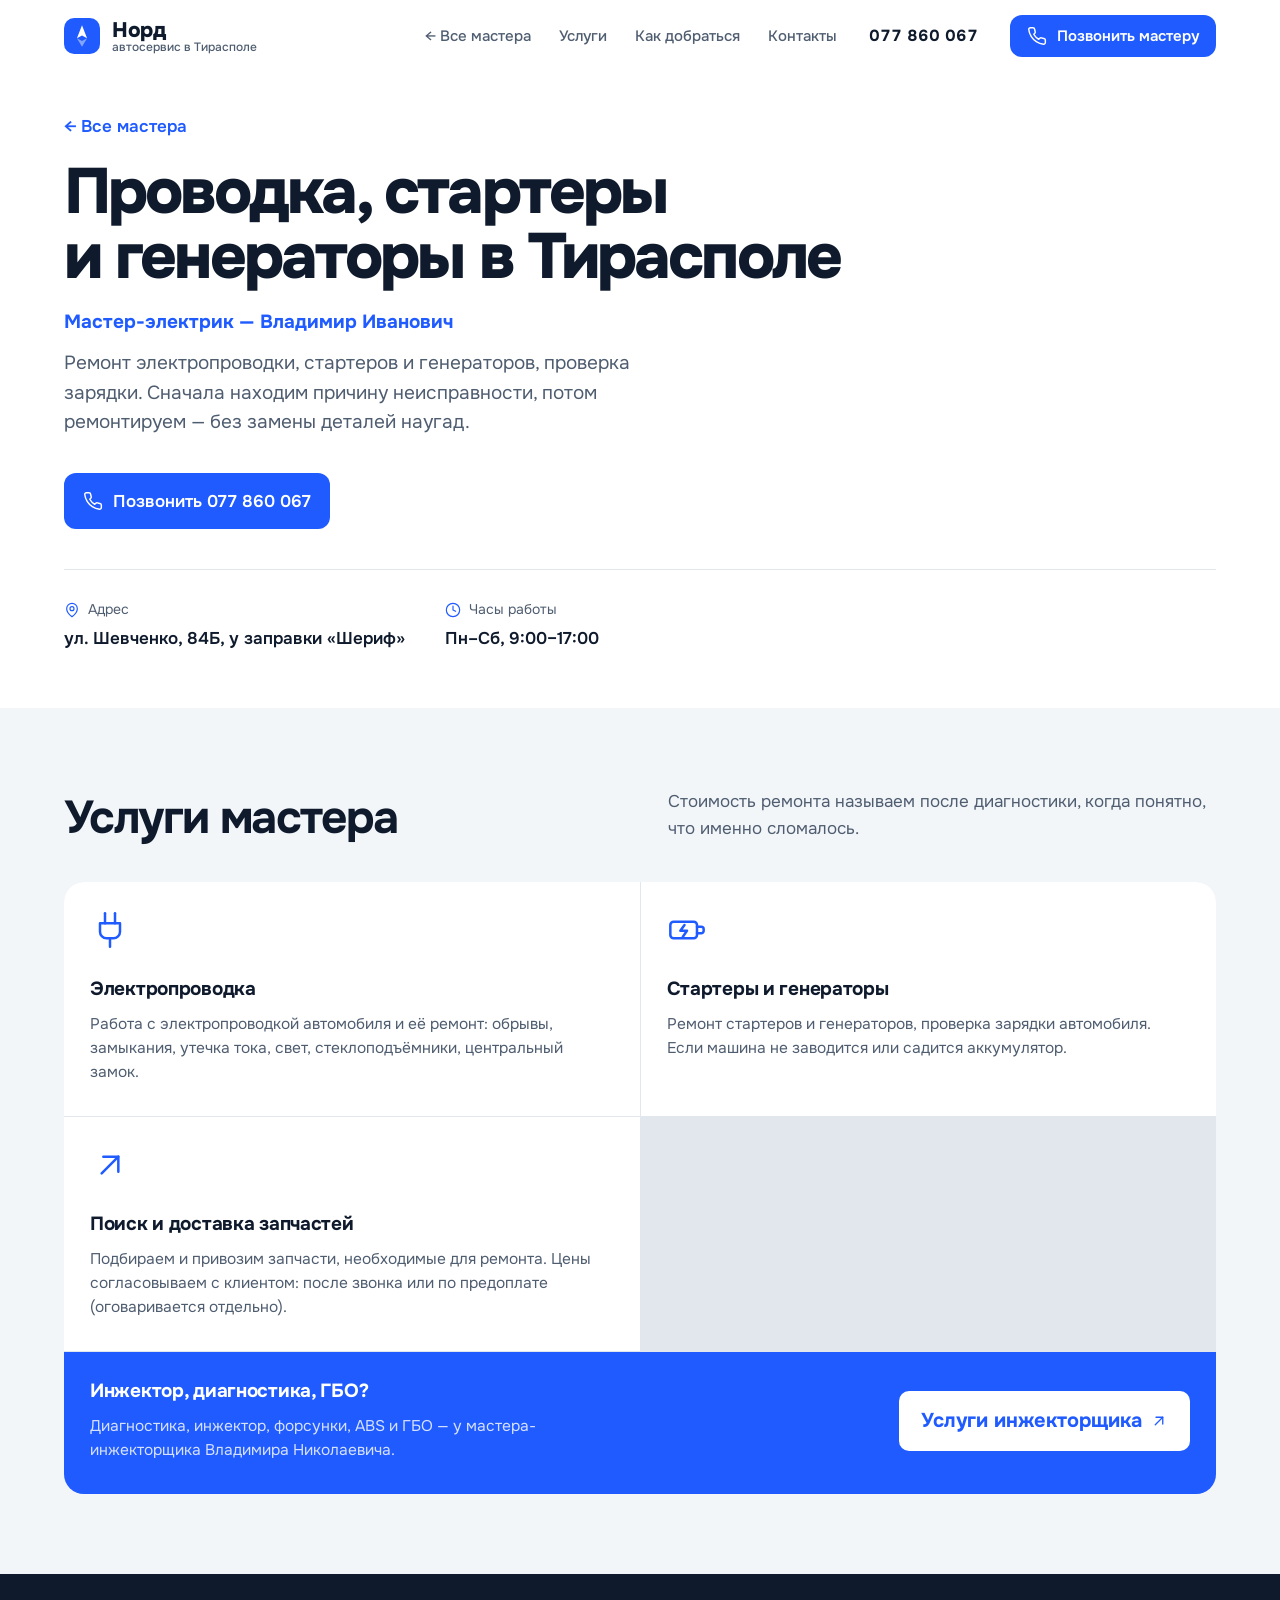
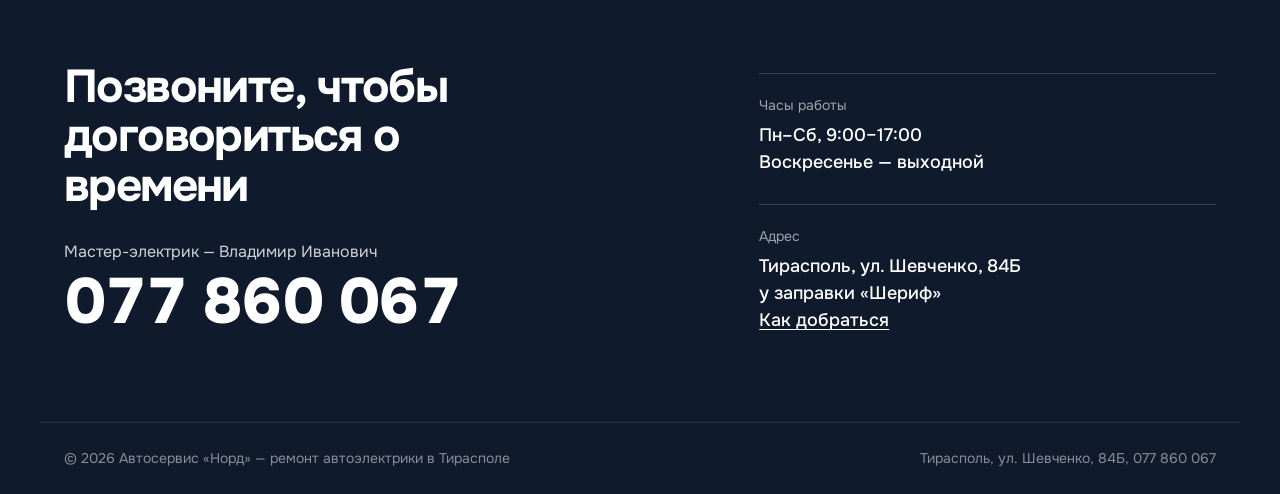
==== electric.html @ 4128fcd5 "Страницы мастеров, бургер-меню, новые часы работы и контакты - главная: карточки мастеров (инжекторщ" ====
<!DOCTYPE html>
<html lang="ru">
<head>
  <script>document.documentElement.classList.add('js')</script>
  <meta charset="utf-8">
  <meta name="viewport" content="width=device-width, initial-scale=1, viewport-fit=cover">
  <title>Ремонт электропроводки, стартеров и генераторов в Тирасполе — автосервис «Норд»</title>
  <meta name="description" content="Ремонт электропроводки автомобиля, стартеров и генераторов, проверка зарядки. Мастер Владимир Иванович, Тирасполь, ул. Шевченко 84Б. ☎ 077 860 067">
  <meta name="robots" content="index, follow, max-image-preview:large">
  <link rel="canonical" href="https://ot4ainui4elowek.github.io/nord-autoservice/electric.html">
  <meta property="og:type" content="website">
  <meta property="og:locale" content="ru_RU">
  <meta property="og:title" content="Ремонт электропроводки, стартеров и генераторов в Тирасполе — автосервис «Норд»">
  <meta property="og:description" content="Ремонт электропроводки автомобиля, стартеров и генераторов, проверка зарядки. Мастер Владимир Иванович, Тирасполь, ул. Шевченко 84Б. ☎ 077 860 067">
  <meta property="og:url" content="https://ot4ainui4elowek.github.io/nord-autoservice/electric.html">
  <meta property="og:image" content="https://ot4ainui4elowek.github.io/nord-autoservice/img/og.jpg">
  <link rel="icon" href="favicon.ico" sizes="48x48">
  <link rel="icon" href="img/favicon.svg" type="image/svg+xml">
  <link rel="icon" href="img/favicon-32.png" type="image/png" sizes="32x32">
  <link rel="apple-touch-icon" href="img/apple-touch-icon.png">
  <link rel="manifest" href="site.webmanifest">
  <meta name="theme-color" content="#ffffff">
  <link rel="preconnect" href="https://fonts.googleapis.com">
  <link rel="preconnect" href="https://fonts.gstatic.com" crossorigin>
  <link rel="stylesheet" href="https://fonts.googleapis.com/css2?family=Onest:wght@400;500;600;700;800&display=swap">
  <link rel="stylesheet" href="styles.css?v=9">
</head>
<body>

<!-- Линейные иконки (stroke, 24×24) -->
<svg width="0" height="0" style="position:absolute" aria-hidden="true">
  <defs>
    <symbol id="i-phone" viewBox="0 0 24 24"><path d="M22 16.92v3a2 2 0 0 1-2.18 2 19.79 19.79 0 0 1-8.63-3.07 19.5 19.5 0 0 1-6-6 19.79 19.79 0 0 1-3.07-8.67A2 2 0 0 1 4.11 2h3a2 2 0 0 1 2 1.72c.13.96.36 1.9.7 2.81a2 2 0 0 1-.45 2.11L8.09 9.91a16 16 0 0 0 6 6l1.27-1.27a2 2 0 0 1 2.11-.45c.9.34 1.85.57 2.81.7A2 2 0 0 1 22 16.92z"/></symbol>
    <symbol id="i-send" viewBox="0 0 24 24"><path d="m22 2-7 20-4-9-9-4z"/><path d="M22 2 11 13"/></symbol>
    <symbol id="b-tg" viewBox="0 0 24 24"><path fill="#26A5E4" stroke="none" d="M11.944 0A12 12 0 0 0 0 12a12 12 0 0 0 12 12 12 12 0 0 0 12-12A12 12 0 0 0 12 0a12 12 0 0 0-.056 0zm4.962 7.224c.1-.002.321.023.465.14a.506.506 0 0 1 .171.325c.016.093.036.306.02.472-.18 1.898-.962 6.502-1.36 8.627-.168.9-.499 1.201-.82 1.23-.696.065-1.225-.46-1.9-.902-1.056-.693-1.653-1.124-2.678-1.8-1.185-.78-.417-1.21.258-1.91.177-.184 3.247-2.977 3.307-3.23.007-.032.014-.15-.056-.212s-.174-.041-.249-.024c-.106.024-1.793 1.14-5.061 3.345-.48.33-.913.49-1.302.48-.428-.008-1.252-.241-1.865-.44-.752-.245-1.349-.374-1.297-.789.027-.216.325-.437.893-.663 3.498-1.524 5.83-2.529 6.998-3.014 3.332-1.386 4.025-1.627 4.476-1.635z"/></symbol>
    <symbol id="b-vb" viewBox="0 0 24 24"><path fill="#7360F2" stroke="none" d="M11.4 0C9.473.028 5.333.344 3.02 2.467 1.302 4.187.696 6.7.633 9.817.57 12.933.488 18.776 6.12 20.36h.003l-.004 2.416s-.037.977.61 1.177c.777.242 1.234-.5 1.98-1.302.407-.44.972-1.084 1.397-1.58 3.85.326 6.812-.416 7.15-.525.776-.252 5.176-.816 5.892-6.657.74-6.02-.36-9.83-2.34-11.546-.596-.55-3.006-2.3-8.375-2.323 0 0-.395-.025-1.037-.017zm.058 1.693c.545-.004.88.017.88.017 4.542.02 6.717 1.388 7.222 1.846 1.675 1.435 2.53 4.868 1.906 9.897v.002c-.604 4.878-4.174 5.184-4.832 5.395-.28.09-2.882.737-6.153.524 0 0-2.436 2.94-3.197 3.704-.12.12-.26.167-.352.144-.13-.033-.166-.188-.165-.414l.02-4.018c-4.762-1.32-4.485-6.292-4.43-8.895.054-2.604.543-4.738 1.996-6.173 1.96-1.773 5.474-2.018 7.11-2.03zm.38 2.602c-.167 0-.303.135-.304.302 0 .167.133.303.3.305 1.624.01 2.946.537 4.028 1.592 1.073 1.046 1.62 2.468 1.633 4.334.002.167.14.3.307.3.166-.002.3-.138.3-.304-.014-1.984-.618-3.596-1.816-4.764-1.19-1.16-2.692-1.753-4.447-1.765zm-3.96.695c-.19-.032-.4.005-.616.117l-.01.002c-.43.247-.816.562-1.146.932-.002.004-.006.004-.008.008-.267.323-.42.638-.46.948-.008.046-.01.093-.007.14 0 .136.022.27.065.4l.013.01c.135.48.473 1.276 1.205 2.604.42.768.903 1.5 1.446 2.186.27.344.56.673.87.984l.132.132c.31.308.64.6.984.87.686.543 1.418 1.027 2.186 1.447 1.328.733 2.126 1.07 2.604 1.206l.01.014c.13.042.265.064.402.063.046.002.092 0 .138-.008.31-.036.627-.19.948-.46.004 0 .003-.002.008-.005.37-.33.683-.72.93-1.148l.003-.01c.225-.432.15-.842-.18-1.12-.004 0-.698-.58-1.037-.83-.36-.255-.73-.492-1.113-.71-.51-.285-1.032-.106-1.248.174l-.447.564c-.23.283-.657.246-.657.246-3.12-.796-3.955-3.955-3.955-3.955s-.037-.426.248-.656l.563-.448c.277-.215.456-.737.17-1.248-.217-.383-.454-.756-.71-1.115-.25-.34-.826-1.033-.83-1.035-.137-.165-.31-.265-.502-.297zm4.49.88c-.158.002-.29.124-.3.282-.01.167.115.312.282.324 1.16.085 2.017.466 2.645 1.15.63.688.93 1.524.906 2.57-.002.168.13.306.3.31.166.003.305-.13.31-.297.025-1.175-.334-2.193-1.067-2.994-.74-.81-1.777-1.253-3.05-1.346h-.024zm.463 1.63c-.16.002-.29.127-.3.287-.008.167.12.31.288.32.523.028.875.175 1.113.422.24.245.388.62.416 1.164.01.167.15.295.318.287.167-.008.295-.15.287-.317-.03-.644-.215-1.178-.58-1.557-.367-.378-.893-.574-1.52-.607h-.018z"/></symbol>
    <symbol id="i-chat" viewBox="0 0 24 24"><path d="M7.9 20A9 9 0 1 0 4 16.1L2 22z"/><path d="M9.5 9.5c0 2.5 2.5 5 5 5"/></symbol>
    <symbol id="i-pin" viewBox="0 0 24 24"><path d="M20 10c0 6-8 12-8 12s-8-6-8-12a8 8 0 0 1 16 0z"/><circle cx="12" cy="10" r="3"/></symbol>
    <symbol id="i-clock" viewBox="0 0 24 24"><circle cx="12" cy="12" r="10"/><path d="M12 6v6l4 2"/></symbol>
    <symbol id="i-check" viewBox="0 0 24 24"><path d="M20 6 9 17l-5-5"/></symbol>
    <symbol id="i-arrow" viewBox="0 0 24 24"><path d="M7 17 17 7"/><path d="M8 7h9v9"/></symbol>
    <!-- услуги -->
    <symbol id="i-wiring" viewBox="0 0 24 24"><path d="M12 22v-5"/><path d="M9 8V2"/><path d="M15 8V2"/><path d="M18 8v5a4 4 0 0 1-4 4h-4a4 4 0 0 1-4-4V8z"/></symbol>
    <symbol id="i-starter" viewBox="0 0 24 24"><rect x="2" y="7" width="16" height="10" rx="2"/><path d="M18 10h2.5a1.5 1.5 0 0 1 1.5 1.5v1a1.5 1.5 0 0 1-1.5 1.5H18"/><path d="m10.5 9-2.5 3.5h4L9.5 16"/></symbol>
    <symbol id="i-scope" viewBox="0 0 24 24"><rect x="2" y="3" width="20" height="15" rx="2"/><path d="M6 11h2l2-4 3 8 2-4h3"/><path d="M8 21h8"/></symbol>
    <symbol id="i-fuel" viewBox="0 0 24 24"><path d="M3 22h12"/><path d="M4 9h10"/><path d="M14 22V4a2 2 0 0 0-2-2H6a2 2 0 0 0-2 2v18"/><path d="M14 13h2a2 2 0 0 1 2 2v2a2 2 0 0 0 4 0V9.83a2 2 0 0 0-.59-1.42L18 5"/></symbol>
    <symbol id="i-spark" viewBox="0 0 24 24"><path d="M10 2h4v3h-4z"/><path d="M9 5h6v4H9z"/><path d="M8 9h8l-1 6H9z"/><path d="M12 15v3"/><path d="M12 18h3"/><path d="m5 19 2-1"/><path d="m19 19-2-1"/><path d="M12 22v-1"/></symbol>
    <symbol id="i-disc" viewBox="0 0 24 24"><circle cx="12" cy="12" r="9"/><circle cx="12" cy="12" r="2.5"/><path d="M5.5 5.5c-1.6 1.7-2.5 4-2.5 6.5"/><path d="M16 4.5 18.5 3l2.5 3.5-2 1.5"/></symbol>
    <symbol id="i-drop" viewBox="0 0 24 24"><path d="M12 21a6 6 0 0 0 6-6c0-1.8-.9-3.3-2.6-4.8S12.5 6.5 12 4.5c-.5 2-1.7 4.2-3.4 5.7S6 13.2 6 15a6 6 0 0 0 6 6z"/><path d="M3 8.5c.8-.8.8-2.2 0-3"/><path d="M21 8.5c-.8-.8-.8-2.2 0-3"/></symbol>
    <symbol id="i-cpu" viewBox="0 0 24 24"><rect x="5" y="5" width="14" height="14" rx="2"/><rect x="9" y="9" width="6" height="6" rx="1"/><path d="M9 2v3M15 2v3M9 19v3M15 19v3M2 9h3M2 15h3M19 9h3M19 15h3"/></symbol>
    <symbol id="i-flame" viewBox="0 0 24 24"><path d="M8.5 14.5A2.5 2.5 0 0 0 11 12c0-1.38-.5-2-1-3-1.07-2.14-.22-4.05 2-6 .5 2.5 2 4.9 4 6.5 2 1.6 3 3.5 3 5.5a7 7 0 1 1-14 0c0-1.15.43-2.29 1-3a2.5 2.5 0 0 0 2.5 2.5z"/></symbol>
  </defs>
</svg>

<header class="topbar" id="top">
  <div class="wrap topbar__inner">
    <a class="logo" href="index.html" aria-label="Автосервис «Норд», на главную">
      <svg class="logo__mark" viewBox="0 0 32 32" aria-hidden="true"><rect width="32" height="32" rx="9" fill="currentColor"/><path d="M16 6.5 20.5 18 16 15.6 11.5 18z" fill="#fff"/><path d="M16 25.5 11.5 18l4.5 2.4 4.5-2.4z" fill="#fff" opacity=".45"/></svg>
      <span class="logo__text">Норд<small>автосервис в Тирасполе</small></span>
    </a>
    <nav class="nav" aria-label="Разделы">
      <a href="index.html#masters">← Все мастера</a>
      <a href="#services">Услуги</a>
      <a href="index.html#route">Как добраться</a>
      <a href="#contacts">Контакты</a>
    </nav>
    <a class="topbar__phone" href="tel:+37377860067">077 860 067</a>
    <a class="btn btn--primary btn--sm topbar__call" href="tel:+37377860067" aria-label="Позвонить мастеру Владимир Иванович">
      <svg class="ic"><use href="#i-phone"/></svg><span>Позвонить мастеру</span>
    </a>
    <button class="burger" type="button" aria-label="Меню" aria-expanded="false" aria-controls="menu"><span></span><span></span><span></span></button>
  </div>
  <div class="menu" id="menu">
    <div class="wrap menu__in">
      <a class="menu__link" href="index.html">Главная</a>
      <a class="menu__link" href="index.html#masters">Все мастера</a>
      <a class="menu__link" href="#services">Услуги</a>
      <a class="menu__link" href="index.html#route">Как добраться</a>
      <div class="menu__contacts">
        <p class="menu__head">Контакты</p>
        <div class="menu__master menu__master--main">
          <p class="menu__role">Мастер-инжекторщик</p>
          <p class="menu__name">Владимир Николаевич</p>
          <div class="menu__btns">
            <a class="btn btn--primary btn--sm" href="tel:+37377895755"><svg class="ic"><use href="#i-phone"/></svg>077 895 755</a>
            <a class="btn btn--line btn--sm" href="https://t.me/+37377895755?text=%D0%97%D0%B4%D1%80%D0%B0%D0%B2%D1%81%D1%82%D0%B2%D1%83%D0%B9%D1%82%D0%B5%21%20%D0%A5%D0%BE%D1%87%D1%83%20%D0%B7%D0%B0%D0%BF%D0%B8%D1%81%D0%B0%D1%82%D1%8C%D1%81%D1%8F%20%D0%BD%D0%B0%20%D1%80%D0%B5%D0%BC%D0%BE%D0%BD%D1%82%20%D0%B0%D0%B2%D1%82%D0%BE%D1%8D%D0%BB%D0%B5%D0%BA%D1%82%D1%80%D0%B8%D0%BA%D0%B8.%20%D0%90%D0%B2%D1%82%D0%BE%D0%BC%D0%BE%D0%B1%D0%B8%D0%BB%D1%8C%20%28%D0%BC%D0%B0%D1%80%D0%BA%D0%B0%2C%20%D0%B3%D0%BE%D0%B4%29%3A%20" target="_blank" rel="noopener" aria-label="Telegram: Владимир Николаевич"><svg class="ic"><use href="#b-tg"/></svg><span>Telegram</span></a>
            <a class="btn btn--line btn--sm" href="viber://chat?number=%2B37377895755" aria-label="Viber: Владимир Николаевич"><svg class="ic"><use href="#b-vb"/></svg><span>Viber</span></a>
          </div>
        </div>
        <div class="menu__master">
          <p class="menu__role">Мастер-электрик</p>
          <p class="menu__name">Владимир Иванович</p>
          <div class="menu__btns">
            <a class="btn btn--primary btn--sm" href="tel:+37377860067"><svg class="ic"><use href="#i-phone"/></svg>077 860 067</a>
            <a class="btn btn--line btn--sm" href="https://t.me/+37377860067?text=%D0%97%D0%B4%D1%80%D0%B0%D0%B2%D1%81%D1%82%D0%B2%D1%83%D0%B9%D1%82%D0%B5%21%20%D0%A5%D0%BE%D1%87%D1%83%20%D0%B7%D0%B0%D0%BF%D0%B8%D1%81%D0%B0%D1%82%D1%8C%D1%81%D1%8F%20%D0%BD%D0%B0%20%D1%80%D0%B5%D0%BC%D0%BE%D0%BD%D1%82%20%D0%B0%D0%B2%D1%82%D0%BE%D1%8D%D0%BB%D0%B5%D0%BA%D1%82%D1%80%D0%B8%D0%BA%D0%B8.%20%D0%90%D0%B2%D1%82%D0%BE%D0%BC%D0%BE%D0%B1%D0%B8%D0%BB%D1%8C%20%28%D0%BC%D0%B0%D1%80%D0%BA%D0%B0%2C%20%D0%B3%D0%BE%D0%B4%29%3A%20" target="_blank" rel="noopener" aria-label="Telegram: Владимир Иванович"><svg class="ic"><use href="#b-tg"/></svg><span>Telegram</span></a>
            <a class="btn btn--line btn--sm" href="viber://chat?number=%2B37377860067" aria-label="Viber: Владимир Иванович"><svg class="ic"><use href="#b-vb"/></svg><span>Viber</span></a>
          </div>
        </div>
        <p class="menu__info">Пн–Сб, 9:00–17:00<br>Тирасполь, ул. Шевченко, 84Б, у заправки «Шериф»</p>
      </div>
    </div>
  </div>
</header>

<main>
  <section class="mhero">
    <div class="wrap">
      <a class="mhero__back" href="index.html#masters">← Все мастера</a>
      <h1>Проводка, стартеры и&nbsp;генераторы в&nbsp;Тирасполе</h1>
      <p class="mhero__who">Мастер-электрик — Владимир Иванович</p>
      <p class="hero__lead">Ремонт электропроводки, стартеров и генераторов, проверка зарядки. Сначала находим причину неисправности, потом ремонтируем — без замены деталей наугад.</p>
      <div class="hero__actions">
        <a class="btn btn--primary btn--lg" href="tel:+37377860067"><svg class="ic"><use href="#i-phone"/></svg>Позвонить 077 860 067</a>
      </div>
      <dl class="hero__meta">
        <div><dt><svg class="ic"><use href="#i-pin"/></svg>Адрес</dt><dd>ул. Шевченко, 84Б, у&nbsp;заправки «Шериф»</dd></div>
        <div><dt><svg class="ic"><use href="#i-clock"/></svg>Часы работы</dt><dd>Пн–Сб, 9:00–17:00</dd></div>
      </dl>
    </div>
  </section>

  <section class="block block--surface" id="services">
    <div class="wrap">
      <header class="block__head">
        <h2>Услуги мастера</h2>
        <p>Стоимость ремонта называем после диагностики, когда понятно, что именно сломалось.</p>
      </header>
      <ul class="services services--2">
        <li class="service">
          <svg class="service__ic"><use href="#i-wiring"/></svg>
          <h3>Электропроводка</h3>
          <p>Работа с электропроводкой автомобиля и её ремонт: обрывы, замыкания, утечка тока, свет, стеклоподъёмники, центральный замок.</p>
        </li>
        <li class="service">
          <svg class="service__ic"><use href="#i-starter"/></svg>
          <h3>Стартеры и генераторы</h3>
          <p>Ремонт стартеров и генераторов, проверка зарядки автомобиля. Если машина не заводится или садится аккумулятор.</p>
        </li>
        <li class="service">
          <svg class="service__ic"><use href="#i-arrow"/></svg>
          <h3>Поиск и доставка запчастей</h3>
          <p>Подбираем и привозим запчасти, необходимые для ремонта. Цены согласовываем с клиентом: после звонка или по предоплате (оговаривается отдельно).</p>
        </li>
        <li class="service service--cta">
          <h3>Инжектор, диагностика, ГБО?</h3>
          <p>Диагностика, инжектор, форсунки, ABS и ГБО — у мастера-инжекторщика Владимира Николаевича.</p>
          <a class="service__link" href="injector.html">Услуги инжекторщика<svg class="ic"><use href="#i-arrow"/></svg></a>
        </li>
      </ul>
    </div>
  </section>

  <section class="contacts" id="contacts">
    <div class="wrap contacts__grid">
      <div>
        <h2>Позвоните, чтобы договориться о времени</h2>
        <p class="contacts__who">Мастер-электрик — Владимир Иванович</p>
        <a class="contacts__phone" href="tel:+37377860067">077 860 067</a>
      </div>
      <dl class="contacts__info">
        <div><dt>Часы работы</dt><dd>Пн–Сб, 9:00–17:00<br>Воскресенье — выходной</dd></div>
        <div><dt>Адрес</dt><dd>Тирасполь, ул. Шевченко, 84Б<br>у заправки «Шериф»<br><a href="index.html#route" style="text-decoration:underline;text-underline-offset:3px">Как добраться</a></dd></div>
      </dl>
    </div>
  </section>
</main>

<footer class="footer">
  <div class="wrap footer__inner">
    <p>© <span id="year">2026</span> Автосервис «Норд» — ремонт автоэлектрики в Тирасполе</p>
    <p>Тирасполь, ул. Шевченко, 84Б, <a href="tel:+37377860067">077 860 067</a></p>
  </div>
</footer>

<script src="script.js?v=8" defer></script>
</body>
</html>
---- styles.css ----
/* Автосервис «Норд» — светлый, строгий, один акцент («северный» синий) */
:root {
  --ink: #0f1b2d;
  --ink-2: #4f5d70;
  --line: #e2e7ee;
  --surface: #f3f6f9;
  --white: #ffffff;
  --blue: #1f5bff;
  --blue-dark: #1747cc;
  --blue-soft: #e9efff;
  --green: #12a150;

  --r-sm: 10px;   /* кнопки */
  --r-md: 16px;   /* блоки */
  --r-lg: 24px;   /* фото */

  --font: "Onest", system-ui, -apple-system, "Segoe UI", Roboto, Arial, sans-serif;
  --wrap: 1200px;
  --ease-out: cubic-bezier(.16, 1, .3, 1);
  --ease-back: cubic-bezier(.34, 1.56, .64, 1);
}

*, *::before, *::after { box-sizing: border-box; }
html { scroll-behavior: smooth; scroll-padding-top: 84px; -webkit-text-size-adjust: 100%; }
body {
  margin: 0;
  font-family: var(--font);
  font-size: 17px;
  line-height: 1.6;
  color: var(--ink);
  background: var(--white);
  -webkit-font-smoothing: antialiased;
  text-rendering: optimizeLegibility;
}
img { display: block; max-width: 100%; height: auto; }
a { color: inherit; text-decoration: none; }
h1, h2, h3 { margin: 0; font-weight: 700; letter-spacing: -0.02em; }
p { margin: 0; }
figure { margin: 0; }
:focus-visible { outline: 2px solid var(--blue); outline-offset: 3px; border-radius: 4px; }

.wrap { width: 100%; max-width: var(--wrap); margin: 0 auto; padding: 0 24px; }
.ic { width: 20px; height: 20px; flex: none; fill: none; stroke: currentColor; stroke-width: 1.75; stroke-linecap: round; stroke-linejoin: round; }

/* ---------- Кнопки ---------- */
.btn {
  display: inline-flex; align-items: center; justify-content: center; gap: 10px;
  height: 48px; padding: 0 20px; border-radius: var(--r-sm);
  font: 600 16px/1 var(--font); white-space: nowrap; cursor: pointer;
  border: 1px solid transparent; transition: background-color .15s, border-color .15s, color .15s;
}
.btn--primary { background: var(--blue); color: #fff; }
.btn--primary:hover { background: var(--blue-dark); }
.btn--line { border-color: var(--line); background: var(--white); color: var(--ink); }
.btn--line:hover { border-color: var(--ink); }
.btn--light { background: rgba(255,255,255,.12); color: #fff; border-color: rgba(255,255,255,.24); }
.btn--light:hover { background: rgba(255,255,255,.2); }
.btn--sm { height: 42px; padding: 0 16px; font-size: 15px; }
.btn--lg { height: 56px; padding: 0 18px; font-size: 17px; }

/* ---------- Шапка ---------- */
.topbar {
  position: sticky; top: 0; z-index: 20;
  background: rgba(255,255,255,.92); backdrop-filter: saturate(180%) blur(12px);
  border-bottom: 1px solid var(--line);
}
.topbar__inner { display: flex; align-items: center; gap: 32px; height: 72px; }
.logo { display: flex; align-items: center; gap: 12px; color: var(--blue); }
.logo__mark { width: 36px; height: 36px; }
.logo__text { color: var(--ink); font-weight: 800; font-size: 21px; letter-spacing: -0.02em; line-height: 1.05; }
.logo__text small { display: block; font-size: 12px; font-weight: 500; color: var(--ink-2); letter-spacing: 0; }
.nav { display: flex; gap: 28px; margin-left: auto; font-size: 15px; font-weight: 500; color: var(--ink-2); }
.nav a:hover { color: var(--ink); }
.topbar__phone { font-weight: 700; font-size: 16px; font-variant-numeric: tabular-nums; }
.topbar__phone:hover { color: var(--blue); }

/* ---------- Первый экран ---------- */
.hero { padding: 56px 0 72px; }
.hero__grid { display: grid; grid-template-columns: 1.1fr 1fr; gap: 48px; align-items: center; }
.hero h1 {
  font-size: clamp(40px, 5.2vw, 72px); line-height: 1; font-weight: 800; letter-spacing: -0.045em;
}
.hero__lead { margin-top: 24px; font-size: 19px; line-height: 1.55; color: var(--ink-2); max-width: 30em; }
.hero__actions { display: flex; flex-wrap: wrap; gap: 10px; margin-top: 36px; }
.hero__meta { display: flex; flex-wrap: wrap; gap: 20px 40px; margin: 40px 0 0; padding-top: 28px; border-top: 1px solid var(--line); }
.hero__meta dt { display: flex; align-items: center; gap: 8px; font-size: 14px; color: var(--ink-2); }
.hero__meta dt .ic { width: 16px; height: 16px; color: var(--blue); }
.hero__meta dd { margin: 4px 0 0; font-weight: 600; }

.hero__media { position: relative; }
.hero__media img { width: 100%; aspect-ratio: 5 / 4; object-fit: cover; object-position: 30% center; border-radius: var(--r-lg); }
.status {
  position: absolute; left: 20px; bottom: 20px;
  display: flex; align-items: center; gap: 10px;
  padding: 12px 16px; border-radius: 12px; background: var(--white);
  font-size: 15px; font-weight: 600; box-shadow: 0 8px 28px rgba(15,27,45,.16);
}
.status__dot { width: 10px; height: 10px; border-radius: 50%; background: var(--ink-2); }
.status.is-open .status__dot { background: var(--green); box-shadow: 0 0 0 4px rgba(18,161,80,.16); }

/* ---------- Секции ---------- */
.block { padding: 96px 0; }
.block--surface { background: var(--surface); }
.block__head { display: grid; grid-template-columns: 1fr 1fr; gap: 24px 56px; align-items: end; margin-bottom: 40px; }
.block__head h2, .master h2, .contacts h2 { font-size: clamp(30px, 4vw, 46px); line-height: 1.08; letter-spacing: -0.035em; }
.block__head p { color: var(--ink-2); max-width: 34em; }

/* Услуги — сетка с тонкими линиями */
.services {
  list-style: none; margin: 0; padding: 0;
  display: grid; grid-template-columns: repeat(3, 1fr); gap: 1px;
  background: var(--line); border: 1px solid var(--line); border-radius: var(--r-md); overflow: hidden;
}
.service { background: var(--white); padding: 32px 28px 36px; display: flex; flex-direction: column; }
.service__ic { width: 40px; height: 40px; fill: none; stroke: var(--blue); stroke-width: 1.5; stroke-linecap: round; stroke-linejoin: round; margin-bottom: 28px; }
.service h3 { font-size: 19px; line-height: 1.25; letter-spacing: -0.015em; }
.service p { margin-top: 10px; font-size: 15.5px; line-height: 1.55; color: var(--ink-2); }
.service--cta { background: var(--blue); color: #fff; }
.service--cta p { color: rgba(255,255,255,.82); }
.service__link { margin-top: auto; padding-top: 24px; display: inline-flex; align-items: center; gap: 8px; font-weight: 700; font-size: 18px; }
.service__link .ic { width: 18px; height: 18px; }
.service__link:hover { text-decoration: underline; text-underline-offset: 4px; }

/* О мастере */
.master { display: grid; grid-template-columns: 1.1fr 1fr; gap: 72px; align-items: center; }
.master__role { margin-top: 12px; font-size: 18px; font-weight: 600; color: var(--blue); }
.master__copy > p:not(.master__role) { margin-top: 24px; color: var(--ink-2); max-width: 34em; }
.checks { list-style: none; margin: 32px 0 0; padding: 0; display: grid; gap: 16px; }
.checks li { display: flex; gap: 14px; align-items: flex-start; font-weight: 500; }
.checks .ic { margin-top: 2px; padding: 3px; width: 24px; height: 24px; border-radius: 50%; background: var(--blue-soft); color: var(--blue); stroke-width: 2.25; }
.master__media img { width: 100%; aspect-ratio: 4 / 5; object-fit: cover; border-radius: var(--r-lg); }

/* Как добраться */
.route { display: grid; grid-template-columns: 1.7fr 1fr; gap: 24px; }
.route__map { min-height: 420px; border-radius: var(--r-md); overflow: hidden; border: 1px solid var(--line); background: var(--surface); }
.route__map iframe { display: block; width: 100%; height: 100%; min-height: 420px; border: 0; }
.route__card { border: 1px solid var(--line); border-radius: var(--r-md); padding: 32px 28px; display: flex; flex-direction: column; }
.route__card h3 { font-size: 20px; }
.landmarks { list-style: none; margin: 20px 0 0; padding: 0; display: grid; gap: 14px; }
.landmarks li { display: flex; gap: 12px; align-items: flex-start; }
.landmarks .ic { color: var(--blue); margin-top: 3px; }
.route__links { margin-top: auto; padding-top: 28px; display: grid; gap: 10px; }

/* Контакты */
.contacts { background: var(--ink); color: #fff; padding: 88px 0; }
.contacts__grid { display: grid; grid-template-columns: 1.4fr 1fr; gap: 56px; align-items: end; }
.contacts h2 { max-width: 16ch; }
.contacts__phone {
  display: inline-block; margin-top: 28px;
  font-size: clamp(36px, 5.6vw, 64px); font-weight: 800; letter-spacing: -0.04em; line-height: 1;
  font-variant-numeric: tabular-nums; color: #fff;
}
.contacts__phone:hover { color: #9db7ff; }
.contacts__who { margin-top: 8px; font-size: 16px; opacity: .8; }
.contacts__actions { display: flex; flex-wrap: wrap; gap: 12px; margin-top: 32px; }
.contacts__info { margin: 0; display: grid; gap: 28px; }
.contacts__info div { padding-top: 20px; border-top: 1px solid rgba(255,255,255,.16); }
.contacts__info dt { font-size: 14px; color: rgba(255,255,255,.6); }
.contacts__info dd { margin: 6px 0 0; font-size: 18px; font-weight: 500; line-height: 1.5; }

/* Подвал */
.footer { background: var(--ink); color: rgba(255,255,255,.5); font-size: 14px; }
.footer__inner { display: flex; justify-content: space-between; gap: 16px; padding: 24px; border-top: 1px solid rgba(255,255,255,.1); }

/* Плавающая кнопка на телефоне */
.callbar { display: none; }

/* ---------- Адаптив ---------- */
@media (max-width: 1080px) {
  .nav { display: none; }
  .topbar__phone { margin-left: auto; }
  .services { grid-template-columns: repeat(2, 1fr); }
  .service:nth-child(9) { grid-column: 1 / -1; }
}

@media (max-width: 860px) {
  .hero__grid, .master, .route, .contacts__grid, .block__head { grid-template-columns: 1fr; }
  .hero__grid { gap: 36px; }
  .master { gap: 40px; }
  .master__media img { aspect-ratio: 4 / 3; }
  .route__map, .route__map iframe { min-height: 320px; }
}

@media (max-width: 640px) {
  body { font-size: 15.5px; line-height: 1.5; }
  .wrap { padding: 0 16px; }
  html { scroll-padding-top: 64px; }

  /* шапка */
  .topbar__inner { height: 56px; gap: 12px; }
  .logo { gap: 10px; }
  .logo__mark { width: 30px; height: 30px; }
  .logo__text { font-size: 18px; }
  .logo__text small { font-size: 11.5px; }
  .topbar__phone { display: none; }
  .topbar__call { margin-left: auto; width: 40px; height: 40px; padding: 0; }
  .topbar__call span { display: none; }

  /* первый экран: фото сверху, всё главное — в один экран */
  .hero { padding: 12px 0 32px; }
  .hero__grid { gap: 20px; }
  .hero__media { order: -1; }
  .hero__media img { aspect-ratio: 16 / 9; border-radius: var(--r-md); }
  .status { left: 10px; bottom: 10px; font-size: 13.5px; padding: 8px 12px; border-radius: 10px; gap: 8px; }
  .hero h1 { font-size: 36px; letter-spacing: -0.04em; }
  .hero__lead { font-size: 16px; line-height: 1.5; margin-top: 12px; }
  .hero__actions { margin-top: 20px; display: grid; grid-template-columns: 1fr 1fr; gap: 8px; }
  .hero__actions .btn--primary { grid-column: 1 / -1; }
  .hero__actions .btn { height: 50px; font-size: 16px; }
  .hero__meta { display: grid; grid-template-columns: 1.25fr 1fr; gap: 14px; margin-top: 20px; padding-top: 16px; }
  .hero__meta dt { font-size: 13px; }
  .hero__meta dd { font-size: 14.5px; line-height: 1.35; }

  /* секции */
  .block { padding: 44px 0; }
  .block__head { margin-bottom: 20px; gap: 8px; }
  .block__head h2, .master h2, .contacts h2 { font-size: 28px; }
  .block__head p { font-size: 15px; }

  /* услуги: компактный список, описание раскрывается по тапу */
  .services { grid-template-columns: 1fr; border-radius: 14px; }
  .service { display: grid; grid-template-columns: 26px 1fr 20px; column-gap: 14px; align-items: center; padding: 16px; }
  .service__ic { width: 26px; height: 26px; margin: 0; }
  .service h3 { font-size: 16.5px; }
  .service p { grid-column: 2 / -1; margin-top: 6px; font-size: 14.5px; line-height: 1.5; }
  .js .service:not(.service--cta) { cursor: pointer; -webkit-tap-highlight-color: transparent; }
  .js .service:not(.service--cta)::after {
    content: ""; grid-column: 3; grid-row: 1; width: 9px; height: 9px; justify-self: center;
    border-right: 2px solid var(--ink-2); border-bottom: 2px solid var(--ink-2);
    transform: translateY(-2px) rotate(45deg); transition: transform .2s;
  }
  .js .service.is-open::after { transform: translateY(2px) rotate(-135deg); }
  .js .service:not(.service--cta) p {
    max-height: 0; opacity: 0; margin-top: 0; overflow: hidden;
    transition: max-height .4s var(--ease-out), opacity .3s ease, margin-top .4s var(--ease-out);
  }
  .js .service.is-open p { max-height: 14em; opacity: 1; margin-top: 6px; }
  .js .service:not(.service--cta):active { background: var(--surface); }
  .service--cta { display: block; padding: 20px 16px; }
  .service--cta p { margin-top: 6px; }
  .service__link { padding-top: 12px; font-size: 17px; }

  /* мастер */
  .master { gap: 20px; }
  .master__media { order: -1; }
  .master__media img { aspect-ratio: 16 / 9; border-radius: var(--r-md); object-position: center 60%; }
  .master__role { margin-top: 6px; font-size: 15.5px; }
  .master__copy > p:not(.master__role) { margin-top: 14px; }
  .checks { margin-top: 18px; gap: 10px; }
  .checks li { gap: 10px; font-size: 15px; }
  .checks .ic { width: 22px; height: 22px; margin-top: 0; }

  /* как добраться: карта и ориентиры одной карточкой */
  .route { gap: 0; border: 1px solid var(--line); border-radius: 14px; overflow: hidden; }
  .route__map { border: 0; border-radius: 0; }
  .route__map, .route__map iframe { min-height: 240px; }
  .route__card { border: 0; border-radius: 0; border-top: 1px solid var(--line); padding: 16px; }
  .route__card h3 { display: none; }
  .landmarks { margin: 0; gap: 8px; font-size: 15px; }
  .landmarks .ic { width: 18px; height: 18px; margin-top: 2px; }
  .route__links { padding-top: 16px; grid-template-columns: 1fr 1fr; gap: 8px; }
  .route__links .btn { height: 44px; font-size: 15px; }

  /* контакты */
  .contacts { padding: 44px 0; }
  .contacts__grid { gap: 24px; }
  .contacts h2 { font-size: 24px; max-width: none; }
  .contacts__phone { margin-top: 14px; font-size: 36px; }
  .contacts__actions { display: grid; grid-template-columns: 1fr 1fr; gap: 8px; margin-top: 20px; }
  .sm-hide { display: none; }
  .contacts__actions .btn { min-width: 0; height: 46px; padding: 0 10px; font-size: 14.5px; gap: 8px; }
  .contacts__info { grid-template-columns: 1fr 1fr; gap: 16px; }
  .contacts__info div { padding-top: 14px; }
  .contacts__info dt { font-size: 13px; }
  .contacts__info dd { font-size: 14.5px; }
  .footer__inner { flex-direction: column; gap: 2px; padding: 16px; font-size: 13px; }

  .landmarks + .btn, .btn--line:not(.btn--lg) { padding: 0 10px; font-size: 14px; white-space: nowrap; min-width: 0; }
  .callbar {
    display: flex; align-items: center; gap: 8px;
    position: fixed; z-index: 30; left: 12px; right: 12px; bottom: calc(10px + env(safe-area-inset-bottom));
    transform: translateY(150%); transition: transform .25s ease;
  }
  .callbar__call {
    flex: 1; display: flex; align-items: center; justify-content: center; gap: 10px;
    height: 54px; border-radius: 14px; background: var(--blue); color: #fff;
    font-weight: 700; font-size: 17px; box-shadow: 0 10px 30px rgba(31,91,255,.35);
  }
  .callbar__msg {
    flex: none; width: 54px; height: 54px; display: grid; place-items: center;
    border-radius: 14px; background: #fff; border: 1px solid var(--line, #e3e8f0);
    box-shadow: 0 10px 30px rgba(15,27,45,.18);
  }
  .callbar__msg .ic { width: 26px; height: 26px; }
  .callbar.is-visible { transform: none; }
}

@media (prefers-reduced-motion: reduce) {
  html { scroll-behavior: auto; }
  *, *::before, *::after { transition: none !important; }
}

/* =========================================================
   Анимации. Всё выключается при prefers-reduced-motion.
   ========================================================= */
.hero h1 .ln { display: block; }

@keyframes rise   { from { transform: translateY(110%); } to { transform: none; } }
@keyframes fadeUp { from { opacity: 0; transform: translateY(18px); } to { opacity: 1; transform: none; } }
@keyframes unclip { from { clip-path: inset(100% 0 0 0); } to { clip-path: inset(0 0 0 0); } }
@keyframes settle { from { transform: scale(1.14); } to { transform: scale(1); } }
@keyframes pop    { from { opacity: 0; transform: translateY(10px) scale(.92); } to { opacity: 1; transform: none; } }
@keyframes pulse  { 0% { box-shadow: 0 0 0 0 rgba(18,161,80,.45); } 70%, 100% { box-shadow: 0 0 0 9px rgba(18,161,80,0); } }
@keyframes ring   { 0%, 100% { transform: rotate(0); } 15% { transform: rotate(-14deg); } 30% { transform: rotate(12deg); } 45% { transform: rotate(-8deg); } 60% { transform: rotate(5deg); } 75% { transform: rotate(0); } }
@keyframes ringIdle { 0%, 82%, 100% { transform: rotate(0); } 85% { transform: rotate(-14deg); } 88% { transform: rotate(12deg); } 91% { transform: rotate(-8deg); } 94% { transform: rotate(4deg); } }
@keyframes draw   { from { stroke-dashoffset: 130; } to { stroke-dashoffset: 0; } }

@media (prefers-reduced-motion: no-preference) {
  /* первый экран: одна связная последовательность при загрузке */
  .hero h1 .ln { overflow: hidden; padding-bottom: .08em; margin-bottom: -.08em; }
  .hero h1 .ln > span { display: block; transform: translateY(110%); animation: rise 1.1s var(--ease-out) .1s forwards; }
  .hero h1 .ln + .ln > span { animation-delay: .22s; }
  .hero__lead, .hero__actions, .hero__meta { opacity: 0; animation: fadeUp .9s var(--ease-out) forwards; }
  .hero__lead    { animation-delay: .45s; }
  .hero__actions { animation-delay: .58s; }
  .hero__meta    { animation-delay: .72s; }
  .hero__media { overflow: hidden; border-radius: var(--r-lg); }
  .hero__media img { clip-path: inset(100% 0 0 0); animation: unclip 1.3s var(--ease-out) .2s forwards, settle 2.2s var(--ease-out) .2s both; }
  .status { opacity: 0; animation: pop .7s var(--ease-back) 1.2s forwards; }
  .status.is-open .status__dot { animation: pulse 2.2s ease-out 2s infinite; }

  /* появление блоков при прокрутке */
  .js .rv {
    opacity: 0; transform: translateY(32px);
    transition: opacity .9s var(--ease-out), transform .9s var(--ease-out);
    transition-delay: calc(var(--i, 0) * 80ms);
  }
  .js .rv.is-in { opacity: 1; transform: none; }

  /* заголовки секций: слова поднимаются из-под маски */
  .js .split .w { display: inline-block; overflow: hidden; vertical-align: top; padding-bottom: .1em; margin-bottom: -.1em; }
  .js .split .w > span { display: inline-block; transform: translateY(110%); transition: transform 1s var(--ease-out); transition-delay: calc(var(--i, 0) * 60ms); }
  .js .split.is-in .w > span { transform: none; }
  .js .contacts__phone.split .w > span { transition-duration: .8s; transition-delay: calc(var(--i, 0) * 35ms + 150ms); }

  /* шапка: тень при прокрутке */
  .topbar { transition: box-shadow .3s ease; }
  .topbar.is-scrolled { box-shadow: 0 10px 30px -18px rgba(15,27,45,.35); }

  /* кнопки */
  .btn {
    position: relative; overflow: hidden; isolation: isolate;
    transition: transform .3s var(--ease-out), box-shadow .3s var(--ease-out), background-color .2s, border-color .2s, color .2s;
  }
  .btn:active { transform: scale(.97); transition-duration: .08s; }
  .btn .ic { transition: transform .35s var(--ease-back); }
  .btn--primary::after {
    content: ""; position: absolute; inset: 0; z-index: -1; pointer-events: none;
    background: linear-gradient(105deg, transparent 35%, rgba(255,255,255,.38) 50%, transparent 65%);
    transform: translateX(-130%);
  }

  .service__link .ic { transition: transform .35s var(--ease-back); }
  .callbar { transition: transform .5s var(--ease-back); }
  .callbar__call .ic { animation: ringIdle 5s ease-in-out 1.5s infinite; }
  .callbar.is-visible a:active { transform: scale(.96); }

  .master__media { overflow: hidden; border-radius: var(--r-lg); }
  .master__media img { transition: transform 1.4s var(--ease-out); }
}

@media (max-width: 640px) and (prefers-reduced-motion: no-preference) {
  .hero__media, .master__media { border-radius: var(--r-md); }
}

/* наведение — только там, где есть мышь */
@media (hover: hover) and (prefers-reduced-motion: no-preference) {
  .btn:hover { transform: translateY(-2px); }
  .btn--primary:hover { box-shadow: 0 14px 28px -12px rgba(31,91,255,.75); }
  .btn--primary:hover::after { transform: translateX(130%); transition: transform .9s var(--ease-out); }
  .btn--primary:hover .ic { animation: ring .7s ease-in-out; }
  .btn--line:hover { background: var(--surface); }
  .btn--line:hover .ic, .btn--light:hover .ic { transform: translate(2px, -1px) rotate(-8deg); }

  .nav a { position: relative; transition: color .2s; }
  .nav a::after {
    content: ""; position: absolute; left: 0; right: 0; bottom: -6px; height: 2px; border-radius: 2px;
    background: var(--blue); transform: scaleX(0); transform-origin: right; transition: transform .45s var(--ease-out);
  }
  .nav a:hover::after { transform: scaleX(1); transform-origin: left; }

  .logo__mark { transition: transform .6s var(--ease-back); }
  .logo:hover .logo__mark { transform: rotate(-12deg) scale(1.06); }

  /* ячейки услуг: синяя линия сверху и «прорисовка» иконки */
  .service, .js .service.rv { position: relative; transition: background-color .35s ease, opacity .9s var(--ease-out), transform .9s var(--ease-out); }
  .js .service.rv.is-in { transition-delay: 0s, calc(var(--i, 0) * 80ms), calc(var(--i, 0) * 80ms); }
  .service::before {
    content: ""; position: absolute; left: 0; right: 0; top: 0; height: 2px; background: var(--blue);
    transform: scaleX(0); transform-origin: left; transition: transform .55s var(--ease-out);
  }
  .service:not(.service--cta):hover { background: #f8faff; }
  .service:hover::before { transform: scaleX(1); }
  .service--cta::before { background: rgba(255,255,255,.6); }
  .service__ic { stroke-dasharray: 130; stroke-dashoffset: 0; transition: transform .45s var(--ease-back); }
  .service:hover .service__ic { animation: draw 1.1s var(--ease-out); transform: translateY(-3px); }
  .service--cta:hover .service__link .ic { transform: translate(4px, -4px); }

  .master__media:hover img { transform: scale(1.04); }
  .contacts__phone { transition: color .25s ease; }
  .landmarks li { transition: transform .3s var(--ease-out); }
  .landmarks li:hover { transform: translateX(4px); }
}

/* ---------- Частые вопросы ---------- */
:root { interpolate-size: allow-keywords; }
.faq { border-top: 1px solid var(--line); max-width: 920px; }
.faq__item { border-bottom: 1px solid var(--line); }
.faq__item summary {
  display: flex; align-items: center; justify-content: space-between; gap: 24px;
  padding: 22px 0; cursor: pointer; list-style: none;
  font-size: 19px; font-weight: 600; letter-spacing: -0.01em; line-height: 1.35;
  transition: color .2s ease;
}
.faq__item summary::-webkit-details-marker { display: none; }
.faq__item summary::after {
  content: ""; flex: none; width: 34px; height: 34px; border-radius: 50%;
  border: 1px solid var(--line);
  background:
    linear-gradient(var(--ink), var(--ink)) center / 12px 1.75px no-repeat,
    linear-gradient(var(--ink), var(--ink)) center / 1.75px 12px no-repeat;
  transition: transform .45s var(--ease-back), background-color .2s, border-color .2s;
}
.faq__item[open] summary::after { transform: rotate(135deg); border-color: var(--blue); }
.faq__a p { padding: 0 56px 24px 0; color: var(--ink-2); max-width: 62ch; }
.faq__item::details-content {
  block-size: 0; overflow: hidden;
  transition: block-size .5s var(--ease-out), content-visibility .5s allow-discrete;
}
.faq__item[open]::details-content { block-size: auto; }
@media (hover: hover) {
  .faq__item summary:hover { color: var(--blue); }
  .faq__item summary:hover::after { border-color: var(--blue); }
}
.footer a { transition: color .2s; }
.footer a:hover { color: #fff; }

@media (max-width: 640px) {
  .faq__item summary { font-size: 16px; padding: 16px 0; gap: 16px; }
  .faq__item summary::after { width: 28px; height: 28px; }
  .faq__a p { padding: 0 0 16px; font-size: 15px; }
}
@media (prefers-reduced-motion: reduce) {
  .faq__item::details-content { transition: none; }
}

@media (min-width: 641px) and (max-width: 1180px) {
  .hero__actions { gap: 10px; }
  .hero__actions .btn--lg { height: 52px; padding: 0 16px; font-size: 16px; gap: 8px; }
}

/* ячейка «Не нашли свою неисправность?» — полоса во всю ширину сетки */
@media (min-width: 641px) {
  .service--cta {
    grid-column: 1 / -1;
    display: grid; grid-template-columns: 1fr auto; column-gap: 40px; align-items: center;
    padding: 28px;
  }
  .service--cta h3, .service--cta p { grid-column: 1; }
  .service--cta p { max-width: 52ch; }
  .service--cta .service__link {
    grid-column: 2; grid-row: 1 / span 2; margin: 0; padding: 14px 22px;
    border-radius: var(--r-sm); background: #fff; color: var(--blue); font-size: 20px;
  }
}

@media (prefers-reduced-motion: no-preference) {
  .hero h1 .ln + .ln + .ln > span { animation-delay: .34s; }
  .hero__lead    { animation-delay: .55s; }
  .hero__actions { animation-delay: .68s; }
  .hero__meta    { animation-delay: .82s; }
}
.contacts__who { margin-top: 28px; margin-bottom: 0; }
.contacts__who + .contacts__phone { margin-top: 6px; }

/* ---------- Мастера: карточки на главной ---------- */
.mcards { display: grid; grid-template-columns: 1.35fr 1fr; gap: 20px; align-items: stretch; }
.mcard { display: flex; flex-direction: column; padding: 36px 32px; border: 1px solid var(--line); border-radius: var(--r-md); background: var(--white); }
.mcard__tag { font-size: 13px; font-weight: 700; letter-spacing: .06em; text-transform: uppercase; color: var(--blue); }
.mcard h3 { margin-top: 10px; font-size: clamp(24px, 2.6vw, 32px); line-height: 1.12; letter-spacing: -0.03em; }
.mcard__name { margin-top: 8px; color: var(--ink-2); font-weight: 500; }
.mcard__list { list-style: none; margin: 24px 0 0; padding: 0; display: grid; gap: 10px; font-weight: 500; }
.mcard__list li { display: flex; align-items: center; gap: 10px; }
.mcard__list .ic { width: 18px; height: 18px; color: var(--blue); }
.mcard__actions { margin-top: auto; padding-top: 32px; display: grid; gap: 10px; }
.mcard--main { background: var(--ink); color: #fff; border-color: var(--ink); box-shadow: 0 24px 50px -28px rgba(15,27,45,.6); }
.mcard--main .mcard__tag { color: #9db7ff; }
.mcard--main .mcard__name { color: rgba(255,255,255,.7); }
.mcard--main .mcard__list .ic { color: #9db7ff; }
.mcard--main .mcard__list { grid-template-columns: 1fr 1fr; }
.mcard--main .btn--line { background: transparent; color: #fff; border-color: rgba(255,255,255,.3); }
.mcard--main .btn--line:hover { background: rgba(255,255,255,.1); border-color: #fff; }
.mcard__more { justify-content: center; }
.parts { margin-top: 20px; display: flex; gap: 12px; align-items: flex-start; padding: 18px 22px; border-radius: var(--r-md); background: var(--surface); color: var(--ink-2); font-size: 15.5px; line-height: 1.5; }
.parts .ic { color: var(--blue); margin-top: 2px; }
.parts b { color: var(--ink); }

/* Страница мастера */
.mhero { padding: 40px 0 56px; }
.mhero__back { display: inline-block; font-weight: 600; color: var(--blue); }
.mhero__back:hover { text-decoration: underline; text-underline-offset: 4px; }
.mhero h1 { margin-top: 20px; max-width: 14em; font-size: clamp(36px, 5vw, 64px); line-height: 1.02; font-weight: 800; letter-spacing: -0.045em; }
.mhero__who { margin-top: 16px; font-size: 19px; font-weight: 700; color: var(--blue); }
.mhero .hero__lead { margin-top: 12px; }
.services--2 { grid-template-columns: repeat(2, 1fr); }

@media (max-width: 860px) {
  .mcards { grid-template-columns: 1fr; }
}
@media (max-width: 640px) {
  .mcard { padding: 22px 18px; }
  .mcard--main .mcard__list { grid-template-columns: 1fr; }
  .mcard__list { margin-top: 16px; gap: 8px; font-size: 15px; }
  .mcard__actions { padding-top: 20px; }
  .mcard .btn--lg { height: 50px; font-size: 16px; padding: 0 12px; }
  .parts { padding: 14px 16px; font-size: 14.5px; }
  .hero__alt { grid-column: 1 / -1; }
  .mhero { padding: 20px 0 32px; }
  .mhero h1 { font-size: 34px; margin-top: 14px; }
  .mhero__who { font-size: 16px; margin-top: 10px; }
  .mhero .hero__actions { margin-top: 20px; display: grid; grid-template-columns: 1fr 1fr; gap: 8px; }
  .mhero .hero__actions .btn--primary { grid-column: 1 / -1; }
  .mhero .hero__actions .btn { height: 50px; font-size: 16px; }
  .mhero .hero__meta { display: grid; grid-template-columns: 1.25fr 1fr; gap: 14px; margin-top: 20px; padding-top: 16px; }
  .services--2 { grid-template-columns: 1fr; }
}

.mcard__call { height: auto; min-height: 64px; padding: 10px 18px; justify-content: center; text-align: left; }
.mcard__call span { display: flex; flex-direction: column; line-height: 1.2; font-size: 14.5px; font-weight: 500; }
.mcard__call b { font-size: 20px; font-weight: 800; letter-spacing: -0.01em; font-variant-numeric: tabular-nums; }
@media (max-width: 640px) { .mcard .mcard__call { height: auto; min-height: 60px; padding: 8px 12px; } }

/* ---------- Бургер-меню ---------- */
.burger { display: none; flex: none; width: 42px; height: 42px; padding: 0; border: 1px solid var(--line); border-radius: var(--r-sm); background: var(--white); cursor: pointer; flex-direction: column; align-items: center; justify-content: center; gap: 5px; }
.burger span { display: block; width: 20px; height: 2px; border-radius: 2px; background: var(--ink); transition: transform .25s ease, opacity .2s ease; }
.burger[aria-expanded="true"] span:nth-child(1) { transform: translateY(7px) rotate(45deg); }
.burger[aria-expanded="true"] span:nth-child(2) { opacity: 0; }
.burger[aria-expanded="true"] span:nth-child(3) { transform: translateY(-7px) rotate(-45deg); }

.menu { position: absolute; left: 0; right: 0; top: 100%; background: var(--white); border-bottom: 1px solid var(--line); box-shadow: 0 24px 40px -24px rgba(15,27,45,.35); max-height: calc(100vh - 72px); overflow-y: auto; }
.menu[hidden] { display: none; }
.menu__in { padding-top: 8px; padding-bottom: 20px; max-width: 640px; margin: 0 0 0 auto; }
.menu__link, .menu__contacts summary { display: flex; align-items: center; justify-content: space-between; padding: 14px 4px; font-size: 18px; font-weight: 600; border-bottom: 1px solid var(--line); cursor: pointer; list-style: none; }
.menu__contacts summary::-webkit-details-marker { display: none; }
.menu__contacts summary::after { content: ""; width: 9px; height: 9px; border-right: 2px solid var(--ink-2); border-bottom: 2px solid var(--ink-2); transform: rotate(45deg); transition: transform .2s ease; margin-right: 4px; }
.menu__contacts[open] summary::after { transform: rotate(-135deg); }
.menu__master { margin-top: 12px; padding: 16px; border: 1px solid var(--line); border-radius: var(--r-md); background: var(--surface); }
.menu__role { font-size: 13px; font-weight: 700; letter-spacing: .05em; text-transform: uppercase; color: var(--blue); }
.menu__name { margin-top: 2px; font-size: 18px; font-weight: 700; }
.menu__btns { margin-top: 12px; display: grid; grid-template-columns: 1.3fr 1fr 1fr; gap: 8px; }
.menu__btns .btn { padding: 0 10px; gap: 6px; font-size: 14px; white-space: nowrap; min-width: 0; }
.menu__info { margin-top: 14px; font-size: 14px; color: var(--ink-2); line-height: 1.5; }

@media (max-width: 1080px) {
  .burger { display: flex; }
  .topbar__call { margin-left: 0; }
}
@media (max-width: 640px) {
  .burger { width: 40px; height: 40px; }
  .menu { max-height: calc(100vh - 56px); }
  .menu__in { max-width: none; }
  .menu__btns { grid-template-columns: 1fr 1fr; }
  .menu__btns .btn--primary { grid-column: 1 / -1; height: 46px; font-size: 16px; }
  .topbar__call { margin-left: auto; }
}

/* бургер слева */
.burger { order: -1; }
.menu__in { margin: 0 auto 0 0; }
@media (max-width: 640px) { .topbar__inner { gap: 10px; } .logo { margin-right: auto; } .topbar__call { margin-left: 0; } }
@media (min-width: 641px) and (max-width: 1080px) { .logo { margin-right: auto; } .topbar__phone { margin-left: 0; } }

/* бургер: полноэкранное меню с анимацией */
:root { interpolate-size: allow-keywords; }
html.menu-open { overflow: hidden; }
.menu {
  height: calc(100vh - 72px); height: calc(100dvh - 72px); max-height: none; overflow-y: auto; overscroll-behavior: contain;
  border-bottom: 0; box-shadow: none;
  opacity: 0; visibility: hidden; transform: translateY(-12px);
  transition: opacity .3s ease, transform .4s var(--ease-out), visibility 0s linear .4s;
}
.menu.is-open { opacity: 1; visibility: visible; transform: none; transition: opacity .3s ease, transform .4s var(--ease-out), visibility 0s; }
.menu__in { max-width: none; padding-top: 12px; padding-bottom: 40px; }
.menu__link, .menu__contacts, .menu__master {
  opacity: 0; transform: translateY(14px);
  transition: opacity .35s ease, transform .5s var(--ease-out);
}
.menu.is-open .menu__link, .menu.is-open .menu__contacts { opacity: 1; transform: none; }
.menu.is-open > .menu__in > :nth-child(1) { transition-delay: .06s; }
.menu.is-open > .menu__in > :nth-child(2) { transition-delay: .12s; }
.menu.is-open > .menu__in > :nth-child(3) { transition-delay: .18s; }
.menu.is-open > .menu__in > :nth-child(4) { transition-delay: .24s; }
.menu.is-open > .menu__in > :nth-child(5) { transition-delay: .30s; }
.menu__link { font-size: 22px; padding: 18px 4px; }
.menu__contacts summary { font-size: 22px; padding: 18px 4px; }
.menu__contacts { transform: translateY(14px); }
.menu__contacts::details-content { block-size: 0; overflow: hidden; transition: block-size .4s var(--ease-out), content-visibility .4s allow-discrete; }
.menu__contacts[open]::details-content { block-size: auto; }
.menu__contacts[open] .menu__master { opacity: 1; transform: none; }
.menu__contacts[open] .menu__master:nth-of-type(1) { transition-delay: .08s; }
.menu__contacts[open] .menu__master:nth-of-type(2) { transition-delay: .16s; }
.menu__link:active { color: var(--blue); }
@media (min-width: 1081px) { .menu { display: none; } }
@media (max-width: 640px) {
  .menu { height: calc(100vh - 56px); height: calc(100dvh - 56px); }
  .menu__link, .menu__contacts summary { font-size: 20px; }
}
@media (prefers-reduced-motion: reduce) {
  .menu, .menu__link, .menu__contacts, .menu__master { transition: none !important; }
}
html.menu-open .callbar { transform: translateY(150%) !important; }

/* контакты в меню: постоянно открыты, без контейнеров */
.menu__head { padding: 22px 4px 6px; font-size: 13px; font-weight: 700; letter-spacing: .08em; text-transform: uppercase; color: var(--ink-2); }
.menu__contacts { display: grid; gap: 28px; }
.menu__master { margin: 0; padding: 0; border: 0; border-radius: 0; background: none; }
.menu.is-open .menu__master { opacity: 1; transform: none; }
.menu.is-open .menu__master:nth-of-type(1) { transition-delay: .3s; }
.menu.is-open .menu__master:nth-of-type(2) { transition-delay: .38s; }
.menu__name { font-size: 19px; }
.menu__btns { margin-top: 10px; }
.menu__master--main .menu__role { color: var(--blue); }
.menu__master--main .menu__name { font-size: 26px; letter-spacing: -0.02em; }
.menu__master--main .btn--primary { height: 56px; font-size: 19px; }
.menu__master:not(.menu__master--main) .menu__role { color: var(--ink-2); }
.menu__master:not(.menu__master--main) .btn--primary { background: var(--ink); }
.menu__master:not(.menu__master--main) .btn--primary:hover { background: #1c2b44; }
.menu__info { margin-top: 28px; padding: 0 4px; }
@media (max-width: 640px) { .menu__master--main .btn--primary { height: 54px; } }

/* ---------- Единый минималистичный стиль ---------- */
.burger { border: 0; background: transparent; width: 40px; height: 40px; margin-left: -8px; }
.burger:hover { background: var(--surface); }
.topbar { border-bottom-color: transparent; background: rgba(255,255,255,.88); }
.topbar.is-scrolled { border-bottom-color: var(--line); box-shadow: none; }
.btn { border-radius: 12px; box-shadow: none !important; }
.btn--line { background: transparent; border-color: var(--line); }
.btn--line:hover { background: var(--surface); border-color: var(--line); }
.block { padding: 80px 0; }
.block__head h2, .contacts h2 { font-weight: 700; }
.mcard { border-color: transparent; background: var(--surface); border-radius: 20px; }
.mcard--main { background: var(--ink); box-shadow: none; }
.mcard--main .btn--line { border-color: rgba(255,255,255,.18); }
.mcard:not(.mcard--main) .btn--line { background: var(--white); border-color: transparent; }
.parts { background: transparent; padding: 18px 4px 0; }
.services { border: 0; border-radius: 20px; }
.service { padding: 28px 26px 32px; }
.hero__media img, .mhero { border-radius: 20px; }
.menu__head { color: var(--ink-2); }
.menu__link, .menu__contacts summary { border-bottom-color: var(--surface); }
@media (max-width: 640px) {
  .block { padding: 40px 0; }
  .mcard { border-radius: 16px; }
  .services { border-radius: 16px; }
  .burger { margin-left: -6px; }
}

/* кнопка звонка в карточке мастера: две центрированные строки */
.mcard__call { flex-direction: column; gap: 2px; min-height: 68px; padding: 10px 16px; text-align: center; }
.mcard__call .ic { display: none; }
.mcard__call span { align-items: center; text-align: center; font-size: 14px; font-weight: 500; opacity: 1; }
.mcard__call b { font-size: 22px; line-height: 1.15; }
.mcard__more { height: 52px; }
@media (max-width: 640px) { .mcard .mcard__call { min-height: 62px; } .mcard__call b { font-size: 21px; } .mcard__more { height: 48px; } }

/* карточки мастеров: переработка */
.mcards { grid-template-columns: 1.35fr 1fr; grid-template-rows: auto 1fr; }
.mcard--main { grid-row: 1 / 3; }
.mcards .parts { margin: 0; padding: 22px 24px; border: 1px dashed #cfd7e3; border-radius: 20px; background: transparent; align-items: center; }
.mcard__call { flex-direction: row; justify-content: flex-start; gap: 14px; min-height: 64px; padding: 10px 20px 10px 14px; text-align: left; }
.mcard__call .ic { display: block; width: 40px; height: 40px; padding: 10px; border-radius: 50%; background: rgba(255,255,255,.18); stroke-width: 2; }
.mcard__call span { align-items: flex-start; text-align: left; font-size: 13.5px; line-height: 1.25; }
.mcard__call b { font-size: 22px; }
@media (max-width: 860px) { .mcards { grid-template-rows: none; } .mcard--main { grid-row: auto; } }
@media (max-width: 640px) { .mcards .parts { padding: 16px 18px; } .mcard .mcard__call { padding: 8px 14px 8px 10px; } .mcard__call .ic { width: 36px; height: 36px; padding: 9px; } }
@media (max-width: 860px) { .mcards { grid-template-columns: 1fr; grid-template-rows: none; } .mcard--main { grid-row: auto; } }
.mcard__call .ic, .mcard .mcard__call .ic { width: 26px; height: 26px; padding: 0; border-radius: 0; background: none; stroke-width: 1.9; }
.mcard__call { gap: 16px; padding: 10px 20px; }
@media (max-width: 640px) { .mcard .mcard__call { padding: 8px 16px; } .mcard__call .ic { width: 24px; height: 24px; padding: 0; } }
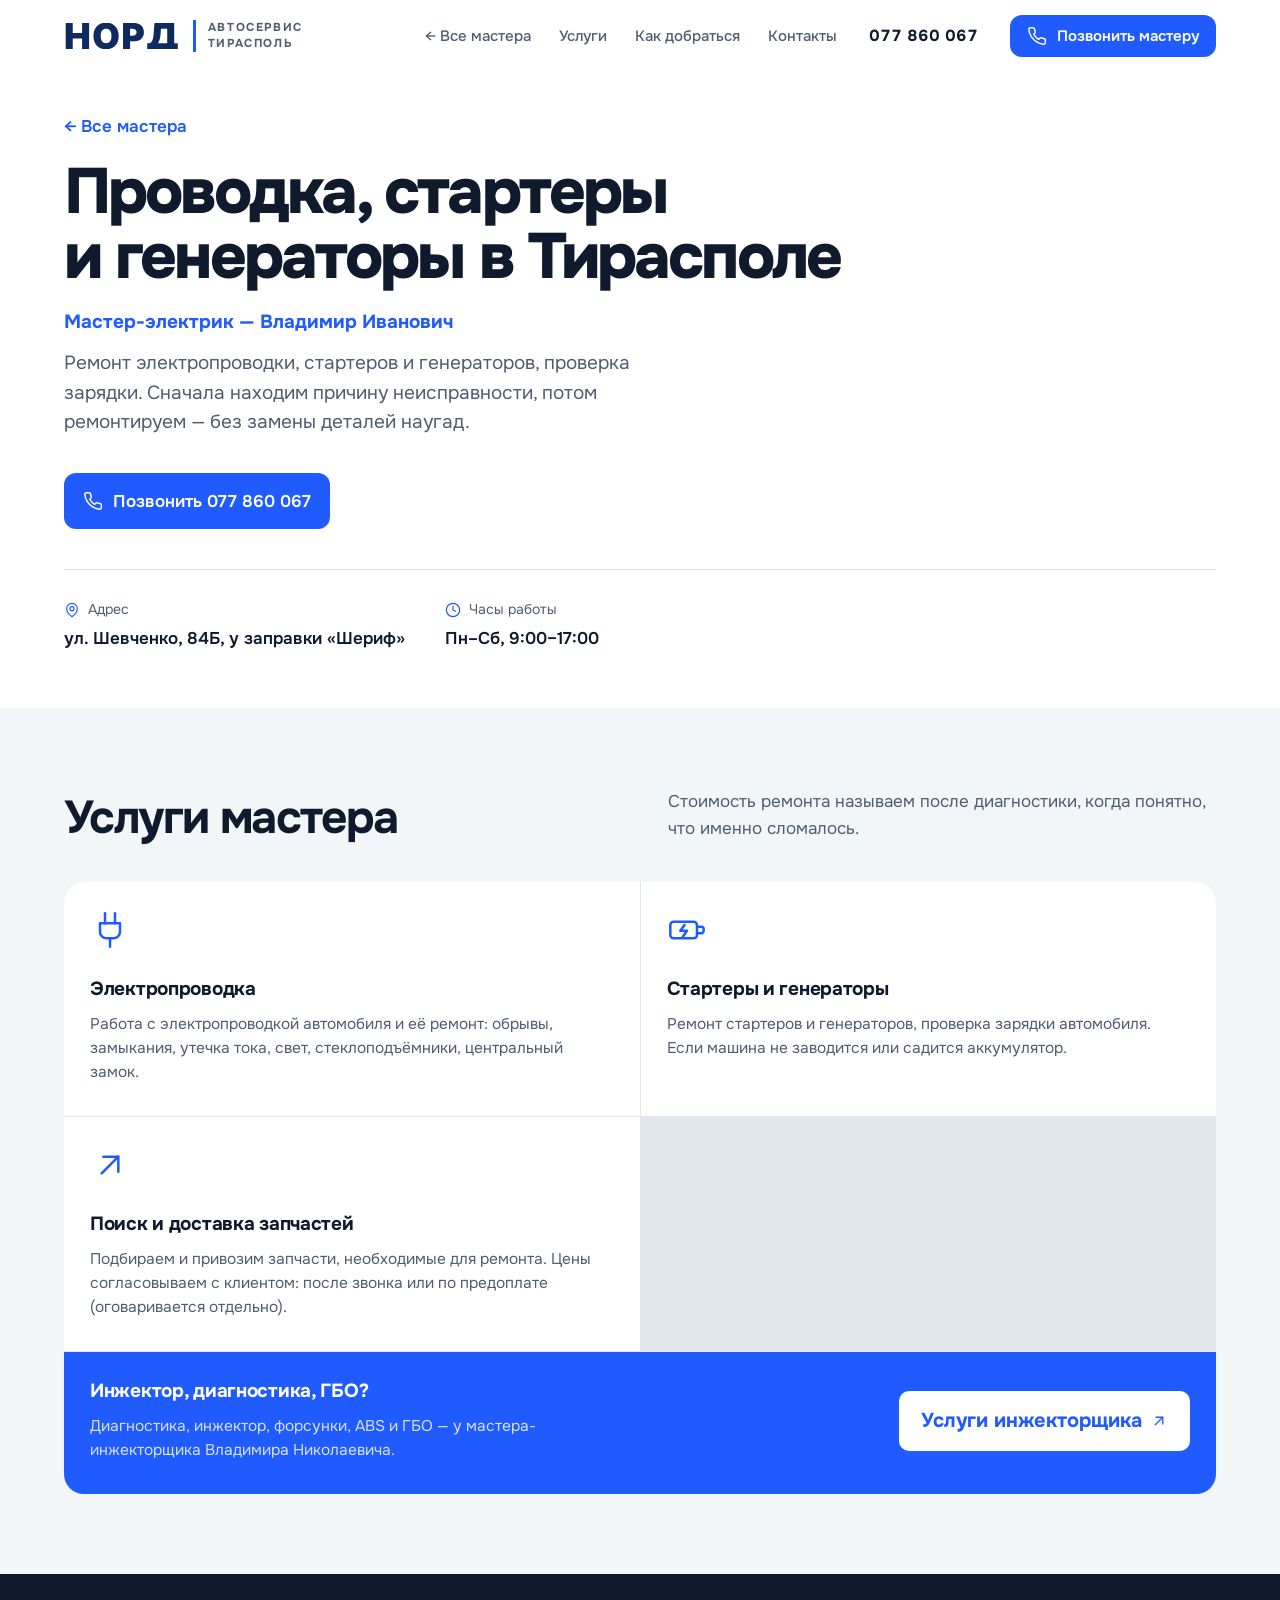
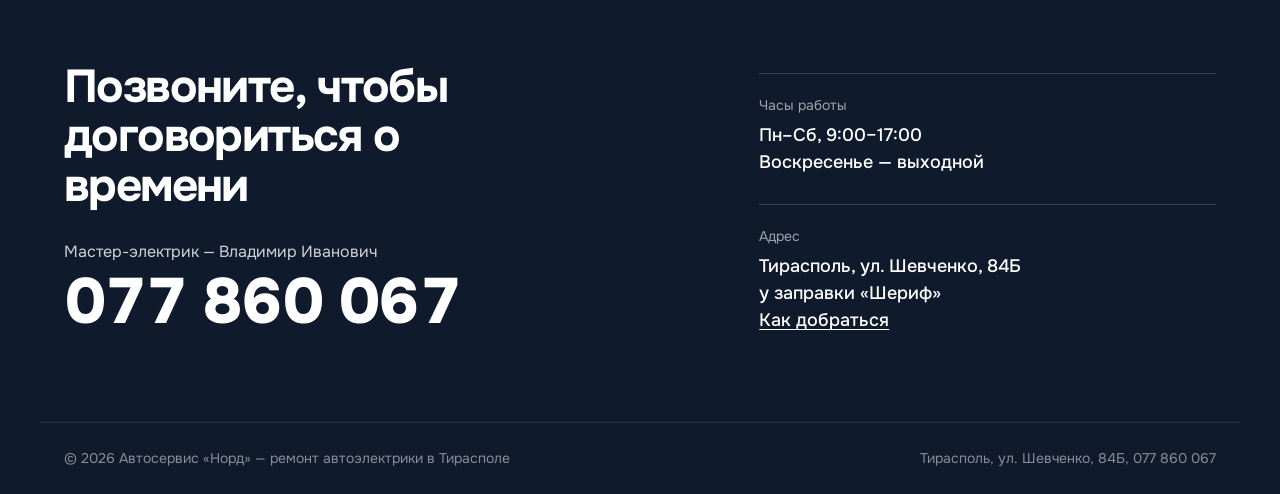
==== commit dce2b57d: "Новый деловой логотип: словесный знак НОРД, favicon, иконки, og-картинка Co-Authored-By: Claude Sonn" ====
--- a/electric.html
+++ b/electric.html
@@ -55,8 +55,8 @@
 <header class="topbar" id="top">
   <div class="wrap topbar__inner">
     <a class="logo" href="index.html" aria-label="Автосервис «Норд», на главную">
-      <svg class="logo__mark" viewBox="0 0 32 32" aria-hidden="true"><rect width="32" height="32" rx="9" fill="currentColor"/><path d="M16 6.5 20.5 18 16 15.6 11.5 18z" fill="#fff"/><path d="M16 25.5 11.5 18l4.5 2.4 4.5-2.4z" fill="#fff" opacity=".45"/></svg>
-      <span class="logo__text">Норд<small>автосервис в Тирасполе</small></span>
+      <svg class="logo__word" viewBox="0 -1490 6577 1490" aria-hidden="true"><path fill="currentColor" d="M96 0H500V-598H1036V0H1440V-1490H1036V-924H500V-1490H96ZM2411.9 20C2816.9 20 3135.9 -247 3135.9 -744C3135.9 -1242 2816.9 -1510 2411.9 -1510C2004.9 -1510 1687.9 -1242 1687.9 -744C1687.9 -250 2004.9 20 2411.9 20ZM2411.9 -332C2211.9 -332 2103.9 -477 2103.9 -744C2103.9 -1012 2211.9 -1158 2411.9 -1158C2612.9 -1158 2719.9 -1012 2719.9 -744C2719.9 -477 2612.9 -332 2411.9 -332ZM3383.8 0H3787.8V-442H4011.8C4351.8 -442 4579.8 -642 4579.8 -962C4579.8 -1280 4357.8 -1490 4025.8 -1490H3383.8ZM3787.8 -756V-1166H3929.8C4072.8 -1166 4157.8 -1091 4157.8 -962C4157.8 -836 4072.8 -756 3929.8 -756ZM4769.8 320H5169.8V0H6120.8V320H6520.8V-326H6314.8V-1490H5185.8L5135.8 -858C5106.8 -495 5027.8 -389 4923.8 -326H4769.8ZM5385.8 -326C5449.8 -436 5512.8 -586 5534.8 -858L5559.8 -1163H5914.8V-326Z"/></svg>
+      <span class="logo__tag">Автосервис<br>Тирасполь</span>
     </a>
     <nav class="nav" aria-label="Разделы">
       <a href="index.html#masters">← Все мастера</a>
--- a/styles.css
+++ b/styles.css
@@ -65,10 +65,9 @@
   border-bottom: 1px solid var(--line);
 }
 .topbar__inner { display: flex; align-items: center; gap: 32px; height: 72px; }
-.logo { display: flex; align-items: center; gap: 12px; color: var(--blue); }
-.logo__mark { width: 36px; height: 36px; }
-.logo__text { color: var(--ink); font-weight: 800; font-size: 21px; letter-spacing: -0.02em; line-height: 1.05; }
-.logo__text small { display: block; font-size: 12px; font-weight: 500; color: var(--ink-2); letter-spacing: 0; }
+.logo { display: flex; align-items: center; gap: 14px; color: #0e2a5e; }
+.logo__word { height: 26px; width: auto; flex: none; }
+.logo__tag { border-left: 3px solid var(--blue); padding-left: 12px; font-size: 11.5px; font-weight: 700; letter-spacing: .14em; text-transform: uppercase; line-height: 1.35; color: var(--ink-2); }
 .nav { display: flex; gap: 28px; margin-left: auto; font-size: 15px; font-weight: 500; color: var(--ink-2); }
 .nav a:hover { color: var(--ink); }
 .topbar__phone { font-weight: 700; font-size: 16px; font-variant-numeric: tabular-nums; }
@@ -189,9 +188,8 @@
   /* шапка */
   .topbar__inner { height: 56px; gap: 12px; }
   .logo { gap: 10px; }
-  .logo__mark { width: 30px; height: 30px; }
-  .logo__text { font-size: 18px; }
-  .logo__text small { font-size: 11.5px; }
+  .logo__word { height: 20px; }
+  .logo__tag { font-size: 9.5px; padding-left: 9px; border-left-width: 2px; }
   .topbar__phone { display: none; }
   .topbar__call { margin-left: auto; width: 40px; height: 40px; padding: 0; }
   .topbar__call span { display: none; }
@@ -389,8 +387,6 @@
   }
   .nav a:hover::after { transform: scaleX(1); transform-origin: left; }
 
-  .logo__mark { transition: transform .6s var(--ease-back); }
-  .logo:hover .logo__mark { transform: rotate(-12deg) scale(1.06); }
 
   /* ячейки услуг: синяя линия сверху и «прорисовка» иконки */
   .service, .js .service.rv { position: relative; transition: background-color .35s ease, opacity .9s var(--ease-out), transform .9s var(--ease-out); }
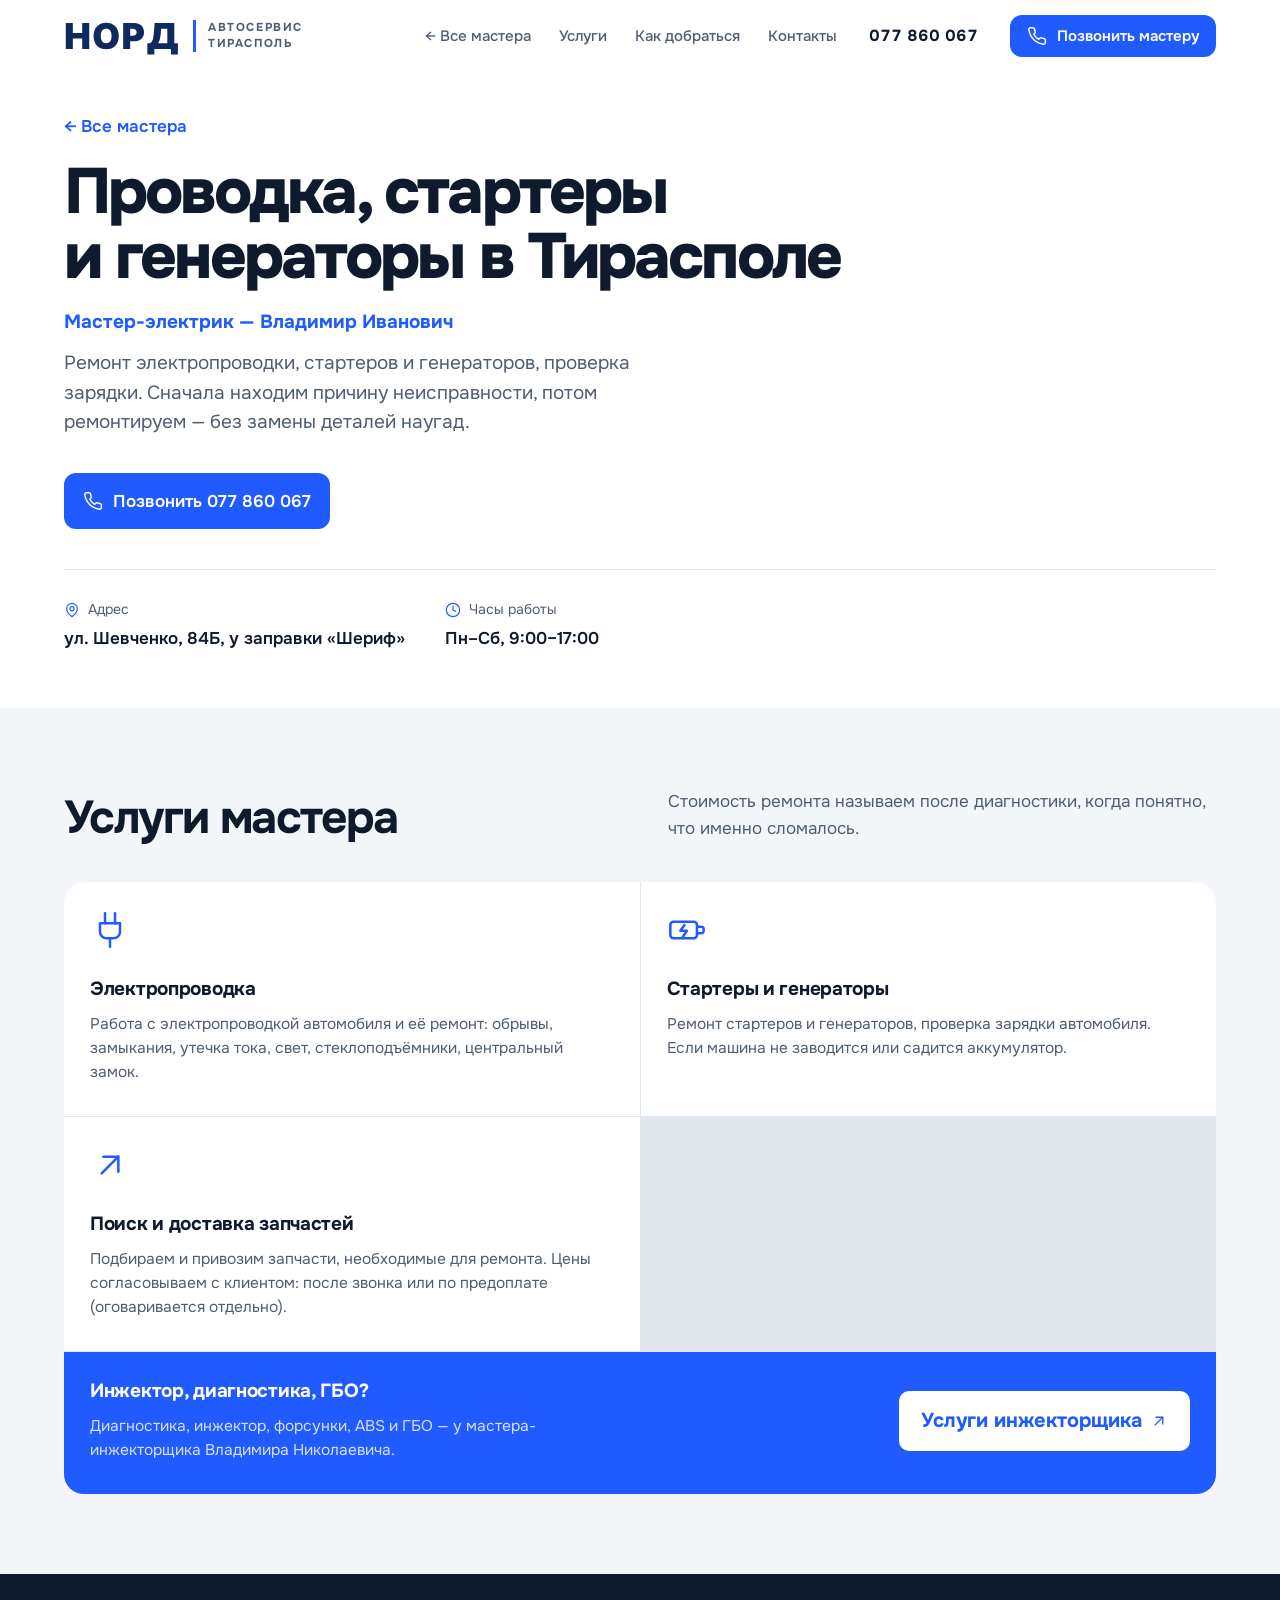
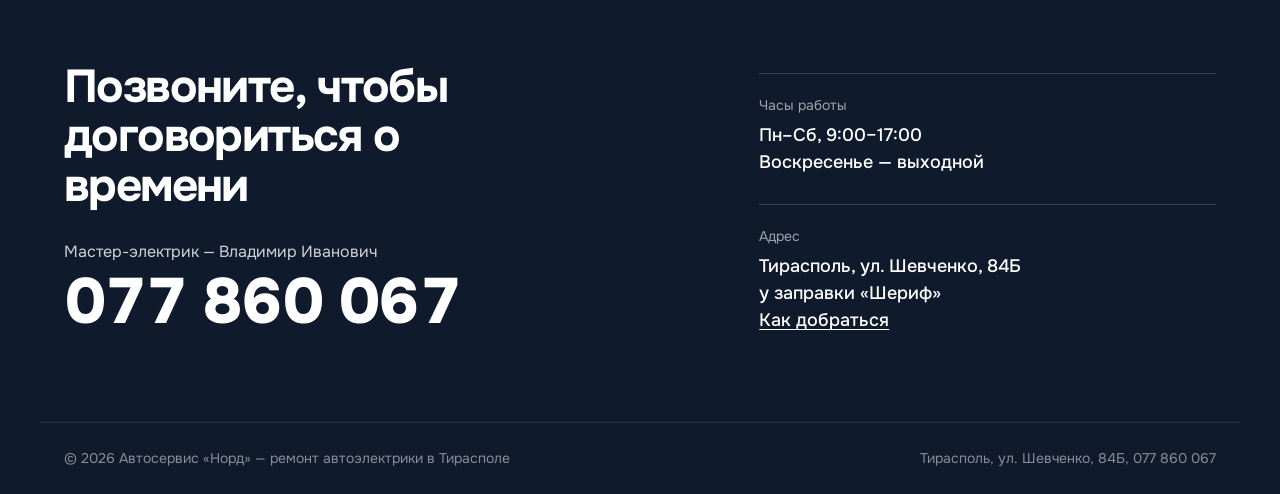
==== commit 818ae471: "Сброс кэша стилей (v=13) и явный размер логотипа в разметке Co-Authored-By: Claude Sonnet 5.5 <norep" ====
--- a/electric.html
+++ b/electric.html
@@ -23,7 +23,7 @@
   <link rel="preconnect" href="https://fonts.googleapis.com">
   <link rel="preconnect" href="https://fonts.gstatic.com" crossorigin>
   <link rel="stylesheet" href="https://fonts.googleapis.com/css2?family=Onest:wght@400;500;600;700;800&display=swap">
-  <link rel="stylesheet" href="styles.css?v=9">
+  <link rel="stylesheet" href="styles.css?v=13">
 </head>
 <body>
 
@@ -55,7 +55,7 @@
 <header class="topbar" id="top">
   <div class="wrap topbar__inner">
     <a class="logo" href="index.html" aria-label="Автосервис «Норд», на главную">
-      <svg class="logo__word" viewBox="0 -1490 6577 1490" aria-hidden="true"><path fill="currentColor" d="M96 0H500V-598H1036V0H1440V-1490H1036V-924H500V-1490H96ZM2411.9 20C2816.9 20 3135.9 -247 3135.9 -744C3135.9 -1242 2816.9 -1510 2411.9 -1510C2004.9 -1510 1687.9 -1242 1687.9 -744C1687.9 -250 2004.9 20 2411.9 20ZM2411.9 -332C2211.9 -332 2103.9 -477 2103.9 -744C2103.9 -1012 2211.9 -1158 2411.9 -1158C2612.9 -1158 2719.9 -1012 2719.9 -744C2719.9 -477 2612.9 -332 2411.9 -332ZM3383.8 0H3787.8V-442H4011.8C4351.8 -442 4579.8 -642 4579.8 -962C4579.8 -1280 4357.8 -1490 4025.8 -1490H3383.8ZM3787.8 -756V-1166H3929.8C4072.8 -1166 4157.8 -1091 4157.8 -962C4157.8 -836 4072.8 -756 3929.8 -756ZM4769.8 320H5169.8V0H6120.8V320H6520.8V-326H6314.8V-1490H5185.8L5135.8 -858C5106.8 -495 5027.8 -389 4923.8 -326H4769.8ZM5385.8 -326C5449.8 -436 5512.8 -586 5534.8 -858L5559.8 -1163H5914.8V-326Z"/></svg>
+      <svg class="logo__word" width="115" height="26" viewBox="0 -1490 6577 1490" aria-hidden="true"><path fill="currentColor" d="M96 0H500V-598H1036V0H1440V-1490H1036V-924H500V-1490H96ZM2411.9 20C2816.9 20 3135.9 -247 3135.9 -744C3135.9 -1242 2816.9 -1510 2411.9 -1510C2004.9 -1510 1687.9 -1242 1687.9 -744C1687.9 -250 2004.9 20 2411.9 20ZM2411.9 -332C2211.9 -332 2103.9 -477 2103.9 -744C2103.9 -1012 2211.9 -1158 2411.9 -1158C2612.9 -1158 2719.9 -1012 2719.9 -744C2719.9 -477 2612.9 -332 2411.9 -332ZM3383.8 0H3787.8V-442H4011.8C4351.8 -442 4579.8 -642 4579.8 -962C4579.8 -1280 4357.8 -1490 4025.8 -1490H3383.8ZM3787.8 -756V-1166H3929.8C4072.8 -1166 4157.8 -1091 4157.8 -962C4157.8 -836 4072.8 -756 3929.8 -756ZM4769.8 320H5169.8V0H6120.8V320H6520.8V-326H6314.8V-1490H5185.8L5135.8 -858C5106.8 -495 5027.8 -389 4923.8 -326H4769.8ZM5385.8 -326C5449.8 -436 5512.8 -586 5534.8 -858L5559.8 -1163H5914.8V-326Z"/></svg>
       <span class="logo__tag">Автосервис<br>Тирасполь</span>
     </a>
     <nav class="nav" aria-label="Разделы">
--- a/styles.css
+++ b/styles.css
@@ -66,7 +66,7 @@
 }
 .topbar__inner { display: flex; align-items: center; gap: 32px; height: 72px; }
 .logo { display: flex; align-items: center; gap: 14px; color: #0e2a5e; }
-.logo__word { height: 26px; width: auto; flex: none; }
+.logo__word { height: 26px; width: auto; flex: none; overflow: visible; }
 .logo__tag { border-left: 3px solid var(--blue); padding-left: 12px; font-size: 11.5px; font-weight: 700; letter-spacing: .14em; text-transform: uppercase; line-height: 1.35; color: var(--ink-2); }
 .nav { display: flex; gap: 28px; margin-left: auto; font-size: 15px; font-weight: 500; color: var(--ink-2); }
 .nav a:hover { color: var(--ink); }
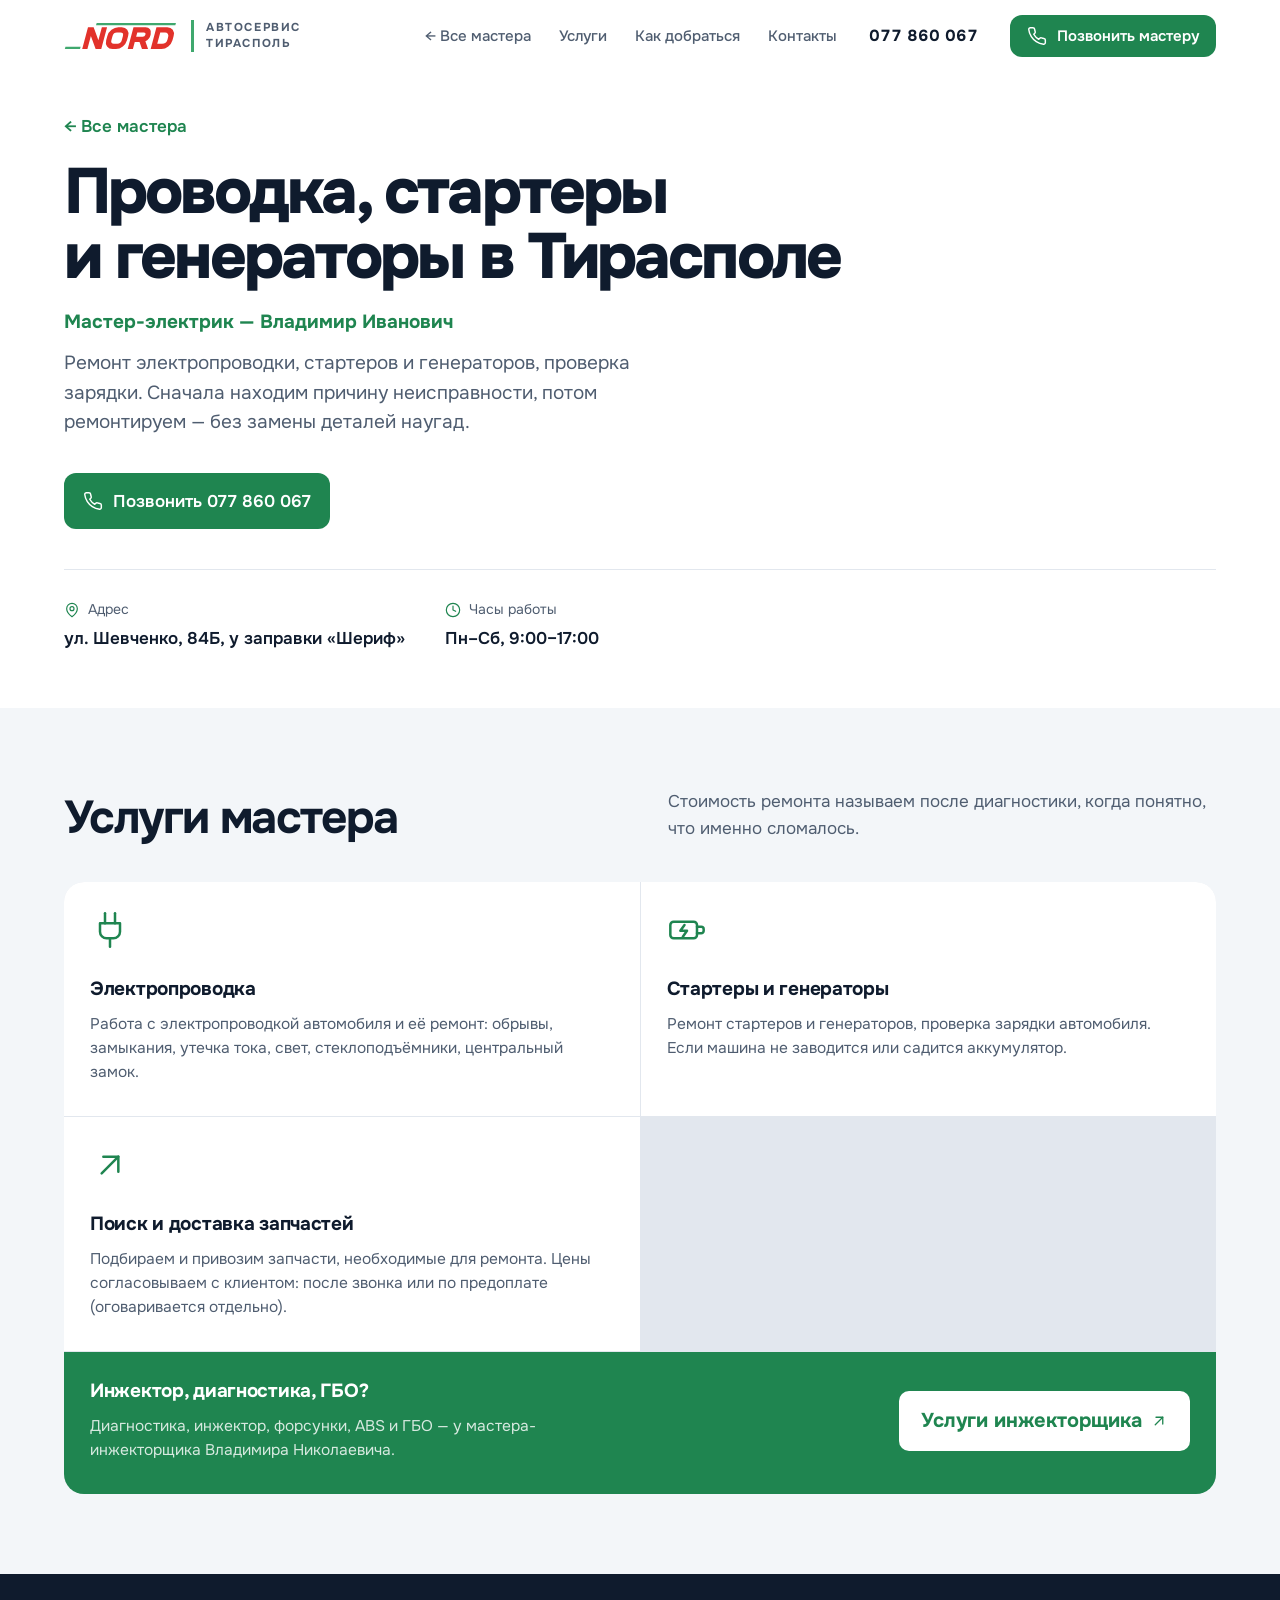
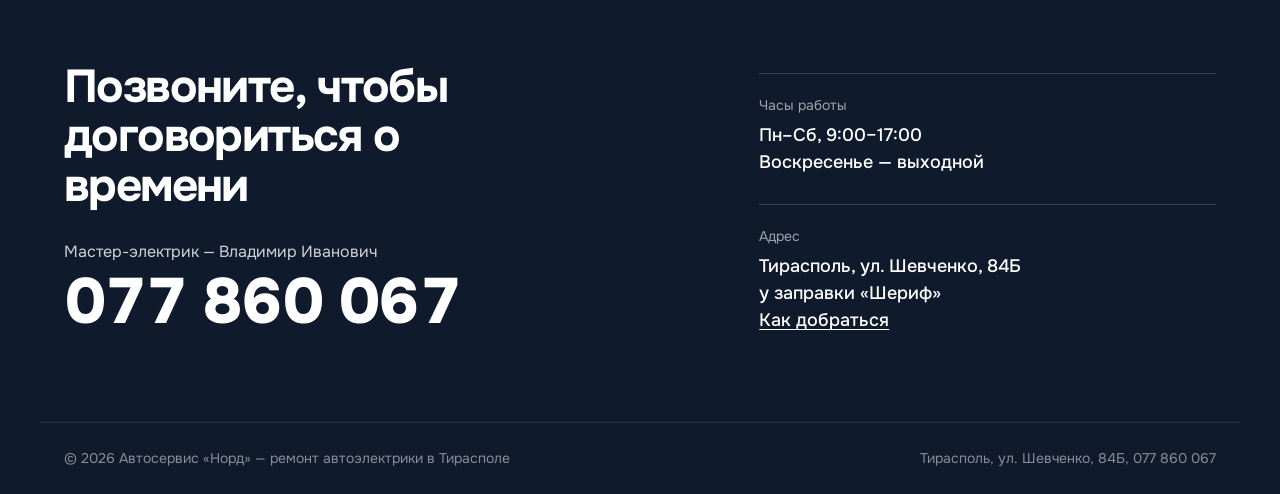
==== commit 0e579510: "Новый логотип NORD и зелёный акцент сайта - Логотип в стиле вывески: красные курсивные буквы и зелён" ====
--- a/electric.html
+++ b/electric.html
@@ -55,7 +55,7 @@
 <header class="topbar" id="top">
   <div class="wrap topbar__inner">
     <a class="logo" href="index.html" aria-label="Автосервис «Норд», на главную">
-      <svg class="logo__word" width="115" height="26" viewBox="0 -1490 6577 1490" aria-hidden="true"><path fill="currentColor" d="M96 0H500V-598H1036V0H1440V-1490H1036V-924H500V-1490H96ZM2411.9 20C2816.9 20 3135.9 -247 3135.9 -744C3135.9 -1242 2816.9 -1510 2411.9 -1510C2004.9 -1510 1687.9 -1242 1687.9 -744C1687.9 -250 2004.9 20 2411.9 20ZM2411.9 -332C2211.9 -332 2103.9 -477 2103.9 -744C2103.9 -1012 2211.9 -1158 2411.9 -1158C2612.9 -1158 2719.9 -1012 2719.9 -744C2719.9 -477 2612.9 -332 2411.9 -332ZM3383.8 0H3787.8V-442H4011.8C4351.8 -442 4579.8 -642 4579.8 -962C4579.8 -1280 4357.8 -1490 4025.8 -1490H3383.8ZM3787.8 -756V-1166H3929.8C4072.8 -1166 4157.8 -1091 4157.8 -962C4157.8 -836 4072.8 -756 3929.8 -756ZM4769.8 320H5169.8V0H6120.8V320H6520.8V-326H6314.8V-1490H5185.8L5135.8 -858C5106.8 -495 5027.8 -389 4923.8 -326H4769.8ZM5385.8 -326C5449.8 -436 5512.8 -586 5534.8 -858L5559.8 -1163H5914.8V-326Z"/></svg>
+      <svg class="logo__word" width="113" height="26" viewBox="0 0 520 120" aria-hidden="true"><g fill="#3fa86e"><path d="M150 0H516L513 10H147Z"/><path d="M6 110H76L73 120H3Z"/></g><g fill="#e2322b" transform="translate(110 20) skewX(-15)"><path d="M0 100 V0 H26 L64 60 V0 H88 V100 H62 L24 40 V100 Z"/><path transform="translate(100 0)" fill-rule="evenodd" d="M40 0 H56 A40 40 0 0 1 96 40 V60 A40 40 0 0 1 56 100 H40 A40 40 0 0 1 0 60 V40 A40 40 0 0 1 40 0 Z M40 24 A16 16 0 0 0 24 40 V60 A16 16 0 0 0 40 76 H56 A16 16 0 0 0 72 60 V40 A16 16 0 0 0 56 24 Z"/><path transform="translate(210 0)" fill-rule="evenodd" d="M0 0 H56 A32 32 0 0 1 88 32 V36 A32 32 0 0 1 72 64 L94 100 H66 L46 68 H24 V100 H0 Z M24 24 H54 A10 10 0 0 1 64 34 A10 10 0 0 1 54 44 H24 Z"/><path transform="translate(316 0)" fill-rule="evenodd" d="M0 0 H50 A40 40 0 0 1 90 40 V60 A40 40 0 0 1 50 100 H0 Z M24 24 H46 A20 20 0 0 1 66 44 V56 A20 20 0 0 1 46 76 H24 Z"/></g></svg>
       <span class="logo__tag">Автосервис<br>Тирасполь</span>
     </a>
     <nav class="nav" aria-label="Разделы">
--- a/styles.css
+++ b/styles.css
@@ -1,13 +1,16 @@
-/* Автосервис «Норд» — светлый, строгий, один акцент («северный» синий) */
+/* Автосервис «Норд» — светлый, строгий, один акцент — зелёный из логотипа (красный только в логотипе) */
 :root {
   --ink: #0f1b2d;
   --ink-2: #4f5d70;
   --line: #e2e7ee;
   --surface: #f3f6f9;
   --white: #ffffff;
-  --blue: #1f5bff;
-  --blue-dark: #1747cc;
-  --blue-soft: #e9efff;
+  --accent: #1f8550;       /* зелёный акцент, контраст с белым 4.6:1 */
+  --accent-dark: #18693f;
+  --accent-soft: #e6f4ec;
+  --accent-on-dark: #8fd9ae;
+  --logo-red: #e2322b;
+  --logo-green: #3fa86e;
   --green: #12a150;
 
   --r-sm: 10px;   /* кнопки */
@@ -37,7 +40,7 @@
 h1, h2, h3 { margin: 0; font-weight: 700; letter-spacing: -0.02em; }
 p { margin: 0; }
 figure { margin: 0; }
-:focus-visible { outline: 2px solid var(--blue); outline-offset: 3px; border-radius: 4px; }
+:focus-visible { outline: 2px solid var(--accent); outline-offset: 3px; border-radius: 4px; }
 
 .wrap { width: 100%; max-width: var(--wrap); margin: 0 auto; padding: 0 24px; }
 .ic { width: 20px; height: 20px; flex: none; fill: none; stroke: currentColor; stroke-width: 1.75; stroke-linecap: round; stroke-linejoin: round; }
@@ -49,8 +52,8 @@
   font: 600 16px/1 var(--font); white-space: nowrap; cursor: pointer;
   border: 1px solid transparent; transition: background-color .15s, border-color .15s, color .15s;
 }
-.btn--primary { background: var(--blue); color: #fff; }
-.btn--primary:hover { background: var(--blue-dark); }
+.btn--primary { background: var(--accent); color: #fff; }
+.btn--primary:hover { background: var(--accent-dark); }
 .btn--line { border-color: var(--line); background: var(--white); color: var(--ink); }
 .btn--line:hover { border-color: var(--ink); }
 .btn--light { background: rgba(255,255,255,.12); color: #fff; border-color: rgba(255,255,255,.24); }
@@ -65,13 +68,13 @@
   border-bottom: 1px solid var(--line);
 }
 .topbar__inner { display: flex; align-items: center; gap: 32px; height: 72px; }
-.logo { display: flex; align-items: center; gap: 14px; color: #0e2a5e; }
+.logo { display: flex; align-items: center; gap: 14px; }
 .logo__word { height: 26px; width: auto; flex: none; overflow: visible; }
-.logo__tag { border-left: 3px solid var(--blue); padding-left: 12px; font-size: 11.5px; font-weight: 700; letter-spacing: .14em; text-transform: uppercase; line-height: 1.35; color: var(--ink-2); }
+.logo__tag { border-left: 3px solid var(--logo-green); padding-left: 12px; font-size: 11.5px; font-weight: 700; letter-spacing: .14em; text-transform: uppercase; line-height: 1.35; color: var(--ink-2); }
 .nav { display: flex; gap: 28px; margin-left: auto; font-size: 15px; font-weight: 500; color: var(--ink-2); }
 .nav a:hover { color: var(--ink); }
 .topbar__phone { font-weight: 700; font-size: 16px; font-variant-numeric: tabular-nums; }
-.topbar__phone:hover { color: var(--blue); }
+.topbar__phone:hover { color: var(--accent); }
 
 /* ---------- Первый экран ---------- */
 .hero { padding: 56px 0 72px; }
@@ -83,7 +86,7 @@
 .hero__actions { display: flex; flex-wrap: wrap; gap: 10px; margin-top: 36px; }
 .hero__meta { display: flex; flex-wrap: wrap; gap: 20px 40px; margin: 40px 0 0; padding-top: 28px; border-top: 1px solid var(--line); }
 .hero__meta dt { display: flex; align-items: center; gap: 8px; font-size: 14px; color: var(--ink-2); }
-.hero__meta dt .ic { width: 16px; height: 16px; color: var(--blue); }
+.hero__meta dt .ic { width: 16px; height: 16px; color: var(--accent); }
 .hero__meta dd { margin: 4px 0 0; font-weight: 600; }
 
 .hero__media { position: relative; }
@@ -111,10 +114,10 @@
   background: var(--line); border: 1px solid var(--line); border-radius: var(--r-md); overflow: hidden;
 }
 .service { background: var(--white); padding: 32px 28px 36px; display: flex; flex-direction: column; }
-.service__ic { width: 40px; height: 40px; fill: none; stroke: var(--blue); stroke-width: 1.5; stroke-linecap: round; stroke-linejoin: round; margin-bottom: 28px; }
+.service__ic { width: 40px; height: 40px; fill: none; stroke: var(--accent); stroke-width: 1.5; stroke-linecap: round; stroke-linejoin: round; margin-bottom: 28px; }
 .service h3 { font-size: 19px; line-height: 1.25; letter-spacing: -0.015em; }
 .service p { margin-top: 10px; font-size: 15.5px; line-height: 1.55; color: var(--ink-2); }
-.service--cta { background: var(--blue); color: #fff; }
+.service--cta { background: var(--accent); color: #fff; }
 .service--cta p { color: rgba(255,255,255,.82); }
 .service__link { margin-top: auto; padding-top: 24px; display: inline-flex; align-items: center; gap: 8px; font-weight: 700; font-size: 18px; }
 .service__link .ic { width: 18px; height: 18px; }
@@ -122,11 +125,11 @@
 
 /* О мастере */
 .master { display: grid; grid-template-columns: 1.1fr 1fr; gap: 72px; align-items: center; }
-.master__role { margin-top: 12px; font-size: 18px; font-weight: 600; color: var(--blue); }
+.master__role { margin-top: 12px; font-size: 18px; font-weight: 600; color: var(--accent); }
 .master__copy > p:not(.master__role) { margin-top: 24px; color: var(--ink-2); max-width: 34em; }
 .checks { list-style: none; margin: 32px 0 0; padding: 0; display: grid; gap: 16px; }
 .checks li { display: flex; gap: 14px; align-items: flex-start; font-weight: 500; }
-.checks .ic { margin-top: 2px; padding: 3px; width: 24px; height: 24px; border-radius: 50%; background: var(--blue-soft); color: var(--blue); stroke-width: 2.25; }
+.checks .ic { margin-top: 2px; padding: 3px; width: 24px; height: 24px; border-radius: 50%; background: var(--accent-soft); color: var(--accent); stroke-width: 2.25; }
 .master__media img { width: 100%; aspect-ratio: 4 / 5; object-fit: cover; border-radius: var(--r-lg); }
 
 /* Как добраться */
@@ -137,7 +140,7 @@
 .route__card h3 { font-size: 20px; }
 .landmarks { list-style: none; margin: 20px 0 0; padding: 0; display: grid; gap: 14px; }
 .landmarks li { display: flex; gap: 12px; align-items: flex-start; }
-.landmarks .ic { color: var(--blue); margin-top: 3px; }
+.landmarks .ic { color: var(--accent); margin-top: 3px; }
 .route__links { margin-top: auto; padding-top: 28px; display: grid; gap: 10px; }
 
 /* Контакты */
@@ -149,7 +152,7 @@
   font-size: clamp(36px, 5.6vw, 64px); font-weight: 800; letter-spacing: -0.04em; line-height: 1;
   font-variant-numeric: tabular-nums; color: #fff;
 }
-.contacts__phone:hover { color: #9db7ff; }
+.contacts__phone:hover { color: var(--accent-on-dark); }
 .contacts__who { margin-top: 8px; font-size: 16px; opacity: .8; }
 .contacts__actions { display: flex; flex-wrap: wrap; gap: 12px; margin-top: 32px; }
 .contacts__info { margin: 0; display: grid; gap: 28px; }
@@ -281,8 +284,8 @@
   }
   .callbar__call {
     flex: 1; display: flex; align-items: center; justify-content: center; gap: 10px;
-    height: 54px; border-radius: 14px; background: var(--blue); color: #fff;
-    font-weight: 700; font-size: 17px; box-shadow: 0 10px 30px rgba(31,91,255,.35);
+    height: 54px; border-radius: 14px; background: var(--accent); color: #fff;
+    font-weight: 700; font-size: 17px; box-shadow: 0 10px 30px rgba(31,133,80,.35);
   }
   .callbar__msg {
     flex: none; width: 54px; height: 54px; display: grid; place-items: center;
@@ -374,7 +377,7 @@
 /* наведение — только там, где есть мышь */
 @media (hover: hover) and (prefers-reduced-motion: no-preference) {
   .btn:hover { transform: translateY(-2px); }
-  .btn--primary:hover { box-shadow: 0 14px 28px -12px rgba(31,91,255,.75); }
+  .btn--primary:hover { box-shadow: 0 14px 28px -12px rgba(31,133,80,.75); }
   .btn--primary:hover::after { transform: translateX(130%); transition: transform .9s var(--ease-out); }
   .btn--primary:hover .ic { animation: ring .7s ease-in-out; }
   .btn--line:hover { background: var(--surface); }
@@ -383,7 +386,7 @@
   .nav a { position: relative; transition: color .2s; }
   .nav a::after {
     content: ""; position: absolute; left: 0; right: 0; bottom: -6px; height: 2px; border-radius: 2px;
-    background: var(--blue); transform: scaleX(0); transform-origin: right; transition: transform .45s var(--ease-out);
+    background: var(--accent); transform: scaleX(0); transform-origin: right; transition: transform .45s var(--ease-out);
   }
   .nav a:hover::after { transform: scaleX(1); transform-origin: left; }
 
@@ -392,10 +395,10 @@
   .service, .js .service.rv { position: relative; transition: background-color .35s ease, opacity .9s var(--ease-out), transform .9s var(--ease-out); }
   .js .service.rv.is-in { transition-delay: 0s, calc(var(--i, 0) * 80ms), calc(var(--i, 0) * 80ms); }
   .service::before {
-    content: ""; position: absolute; left: 0; right: 0; top: 0; height: 2px; background: var(--blue);
+    content: ""; position: absolute; left: 0; right: 0; top: 0; height: 2px; background: var(--accent);
     transform: scaleX(0); transform-origin: left; transition: transform .55s var(--ease-out);
   }
-  .service:not(.service--cta):hover { background: #f8faff; }
+  .service:not(.service--cta):hover { background: #f6fbf8; }
   .service:hover::before { transform: scaleX(1); }
   .service--cta::before { background: rgba(255,255,255,.6); }
   .service__ic { stroke-dasharray: 130; stroke-dashoffset: 0; transition: transform .45s var(--ease-back); }
@@ -427,7 +430,7 @@
     linear-gradient(var(--ink), var(--ink)) center / 1.75px 12px no-repeat;
   transition: transform .45s var(--ease-back), background-color .2s, border-color .2s;
 }
-.faq__item[open] summary::after { transform: rotate(135deg); border-color: var(--blue); }
+.faq__item[open] summary::after { transform: rotate(135deg); border-color: var(--accent); }
 .faq__a p { padding: 0 56px 24px 0; color: var(--ink-2); max-width: 62ch; }
 .faq__item::details-content {
   block-size: 0; overflow: hidden;
@@ -435,8 +438,8 @@
 }
 .faq__item[open]::details-content { block-size: auto; }
 @media (hover: hover) {
-  .faq__item summary:hover { color: var(--blue); }
-  .faq__item summary:hover::after { border-color: var(--blue); }
+  .faq__item summary:hover { color: var(--accent); }
+  .faq__item summary:hover::after { border-color: var(--accent); }
 }
 .footer a { transition: color .2s; }
 .footer a:hover { color: #fff; }
@@ -466,7 +469,7 @@
   .service--cta p { max-width: 52ch; }
   .service--cta .service__link {
     grid-column: 2; grid-row: 1 / span 2; margin: 0; padding: 14px 22px;
-    border-radius: var(--r-sm); background: #fff; color: var(--blue); font-size: 20px;
+    border-radius: var(--r-sm); background: #fff; color: var(--accent); font-size: 20px;
   }
 }
 
@@ -482,31 +485,31 @@
 /* ---------- Мастера: карточки на главной ---------- */
 .mcards { display: grid; grid-template-columns: 1.35fr 1fr; gap: 20px; align-items: stretch; }
 .mcard { display: flex; flex-direction: column; padding: 36px 32px; border: 1px solid var(--line); border-radius: var(--r-md); background: var(--white); }
-.mcard__tag { font-size: 13px; font-weight: 700; letter-spacing: .06em; text-transform: uppercase; color: var(--blue); }
+.mcard__tag { font-size: 13px; font-weight: 700; letter-spacing: .06em; text-transform: uppercase; color: var(--accent); }
 .mcard h3 { margin-top: 10px; font-size: clamp(24px, 2.6vw, 32px); line-height: 1.12; letter-spacing: -0.03em; }
 .mcard__name { margin-top: 8px; color: var(--ink-2); font-weight: 500; }
 .mcard__list { list-style: none; margin: 24px 0 0; padding: 0; display: grid; gap: 10px; font-weight: 500; }
 .mcard__list li { display: flex; align-items: center; gap: 10px; }
-.mcard__list .ic { width: 18px; height: 18px; color: var(--blue); }
+.mcard__list .ic { width: 18px; height: 18px; color: var(--accent); }
 .mcard__actions { margin-top: auto; padding-top: 32px; display: grid; gap: 10px; }
 .mcard--main { background: var(--ink); color: #fff; border-color: var(--ink); box-shadow: 0 24px 50px -28px rgba(15,27,45,.6); }
-.mcard--main .mcard__tag { color: #9db7ff; }
+.mcard--main .mcard__tag { color: var(--accent-on-dark); }
 .mcard--main .mcard__name { color: rgba(255,255,255,.7); }
-.mcard--main .mcard__list .ic { color: #9db7ff; }
+.mcard--main .mcard__list .ic { color: var(--accent-on-dark); }
 .mcard--main .mcard__list { grid-template-columns: 1fr 1fr; }
 .mcard--main .btn--line { background: transparent; color: #fff; border-color: rgba(255,255,255,.3); }
 .mcard--main .btn--line:hover { background: rgba(255,255,255,.1); border-color: #fff; }
 .mcard__more { justify-content: center; }
 .parts { margin-top: 20px; display: flex; gap: 12px; align-items: flex-start; padding: 18px 22px; border-radius: var(--r-md); background: var(--surface); color: var(--ink-2); font-size: 15.5px; line-height: 1.5; }
-.parts .ic { color: var(--blue); margin-top: 2px; }
+.parts .ic { color: var(--accent); margin-top: 2px; }
 .parts b { color: var(--ink); }
 
 /* Страница мастера */
 .mhero { padding: 40px 0 56px; }
-.mhero__back { display: inline-block; font-weight: 600; color: var(--blue); }
+.mhero__back { display: inline-block; font-weight: 600; color: var(--accent); }
 .mhero__back:hover { text-decoration: underline; text-underline-offset: 4px; }
 .mhero h1 { margin-top: 20px; max-width: 14em; font-size: clamp(36px, 5vw, 64px); line-height: 1.02; font-weight: 800; letter-spacing: -0.045em; }
-.mhero__who { margin-top: 16px; font-size: 19px; font-weight: 700; color: var(--blue); }
+.mhero__who { margin-top: 16px; font-size: 19px; font-weight: 700; color: var(--accent); }
 .mhero .hero__lead { margin-top: 12px; }
 .services--2 { grid-template-columns: repeat(2, 1fr); }
 
@@ -551,7 +554,7 @@
 .menu__contacts summary::after { content: ""; width: 9px; height: 9px; border-right: 2px solid var(--ink-2); border-bottom: 2px solid var(--ink-2); transform: rotate(45deg); transition: transform .2s ease; margin-right: 4px; }
 .menu__contacts[open] summary::after { transform: rotate(-135deg); }
 .menu__master { margin-top: 12px; padding: 16px; border: 1px solid var(--line); border-radius: var(--r-md); background: var(--surface); }
-.menu__role { font-size: 13px; font-weight: 700; letter-spacing: .05em; text-transform: uppercase; color: var(--blue); }
+.menu__role { font-size: 13px; font-weight: 700; letter-spacing: .05em; text-transform: uppercase; color: var(--accent); }
 .menu__name { margin-top: 2px; font-size: 18px; font-weight: 700; }
 .menu__btns { margin-top: 12px; display: grid; grid-template-columns: 1.3fr 1fr 1fr; gap: 8px; }
 .menu__btns .btn { padding: 0 10px; gap: 6px; font-size: 14px; white-space: nowrap; min-width: 0; }
@@ -605,7 +608,7 @@
 .menu__contacts[open] .menu__master { opacity: 1; transform: none; }
 .menu__contacts[open] .menu__master:nth-of-type(1) { transition-delay: .08s; }
 .menu__contacts[open] .menu__master:nth-of-type(2) { transition-delay: .16s; }
-.menu__link:active { color: var(--blue); }
+.menu__link:active { color: var(--accent); }
 @media (min-width: 1081px) { .menu { display: none; } }
 @media (max-width: 640px) {
   .menu { height: calc(100vh - 56px); height: calc(100dvh - 56px); }
@@ -625,7 +628,7 @@
 .menu.is-open .menu__master:nth-of-type(2) { transition-delay: .38s; }
 .menu__name { font-size: 19px; }
 .menu__btns { margin-top: 10px; }
-.menu__master--main .menu__role { color: var(--blue); }
+.menu__master--main .menu__role { color: var(--accent); }
 .menu__master--main .menu__name { font-size: 26px; letter-spacing: -0.02em; }
 .menu__master--main .btn--primary { height: 56px; font-size: 19px; }
 .menu__master:not(.menu__master--main) .menu__role { color: var(--ink-2); }
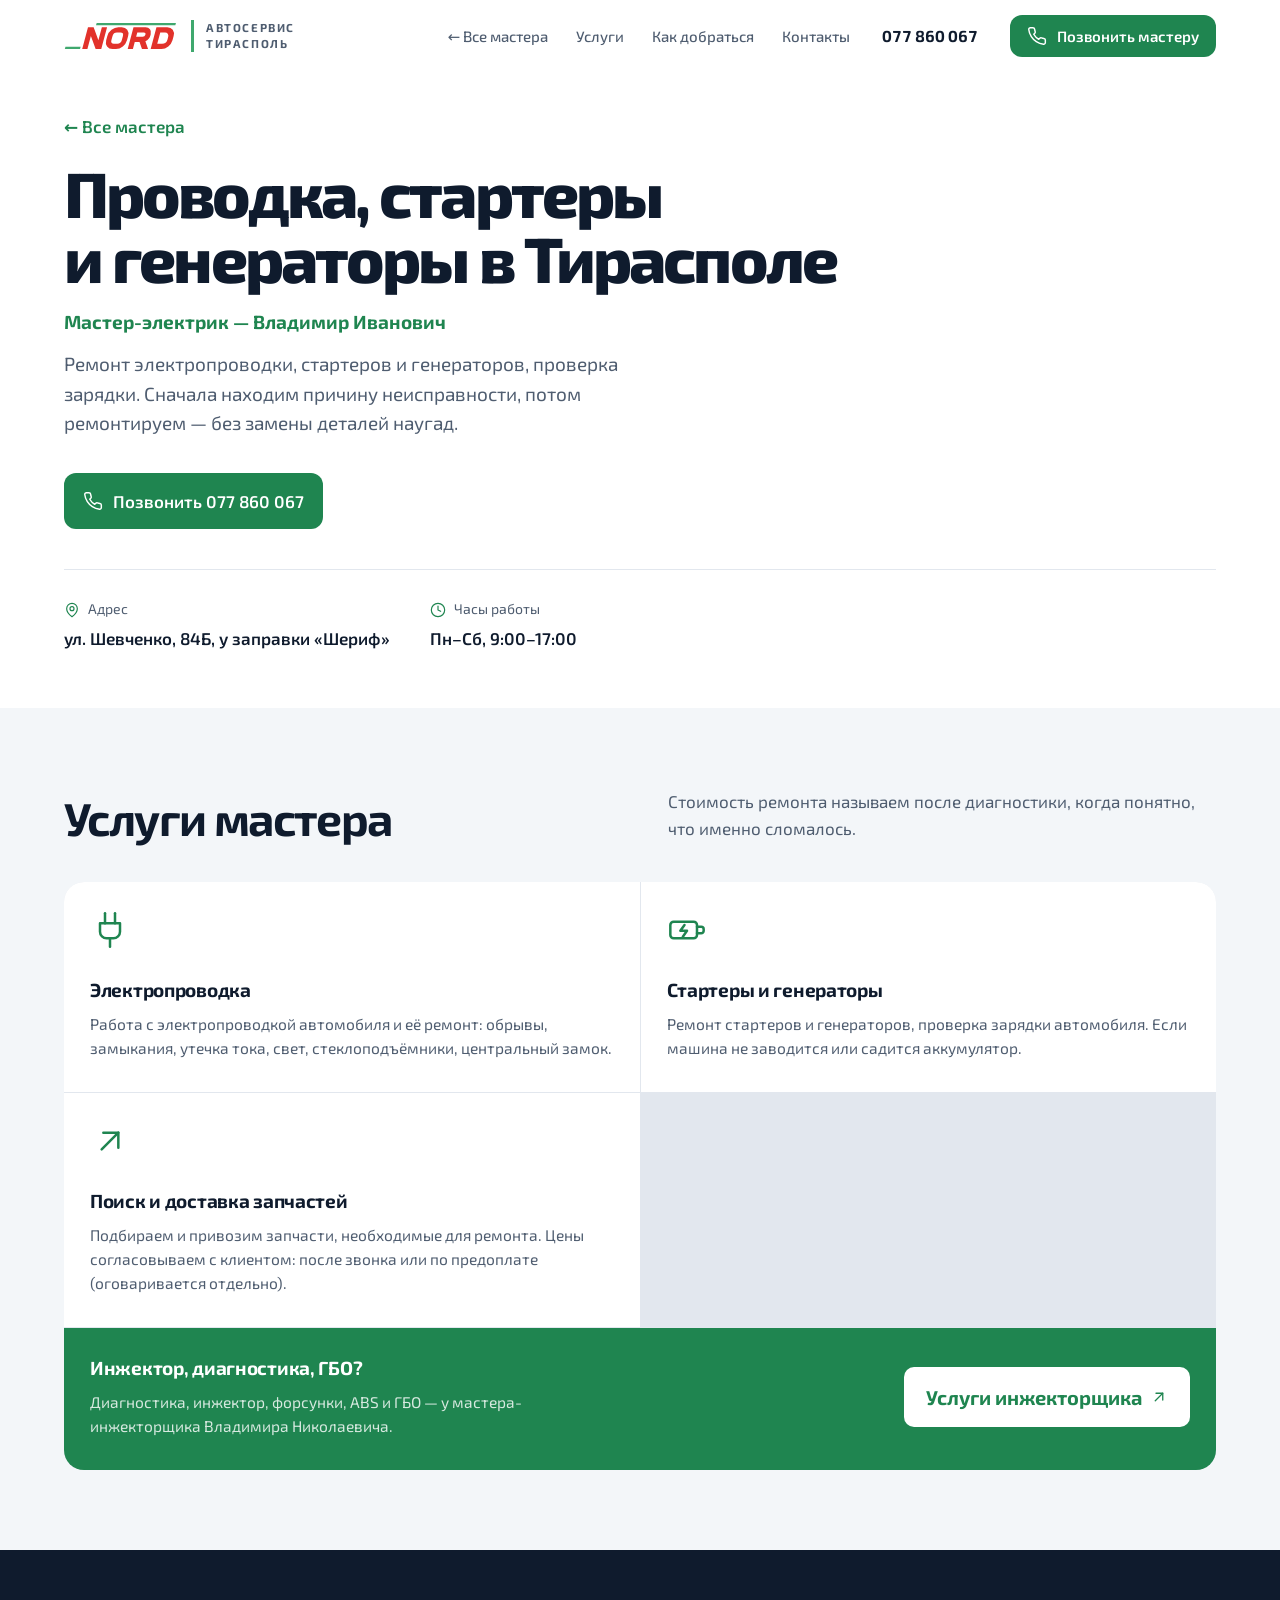
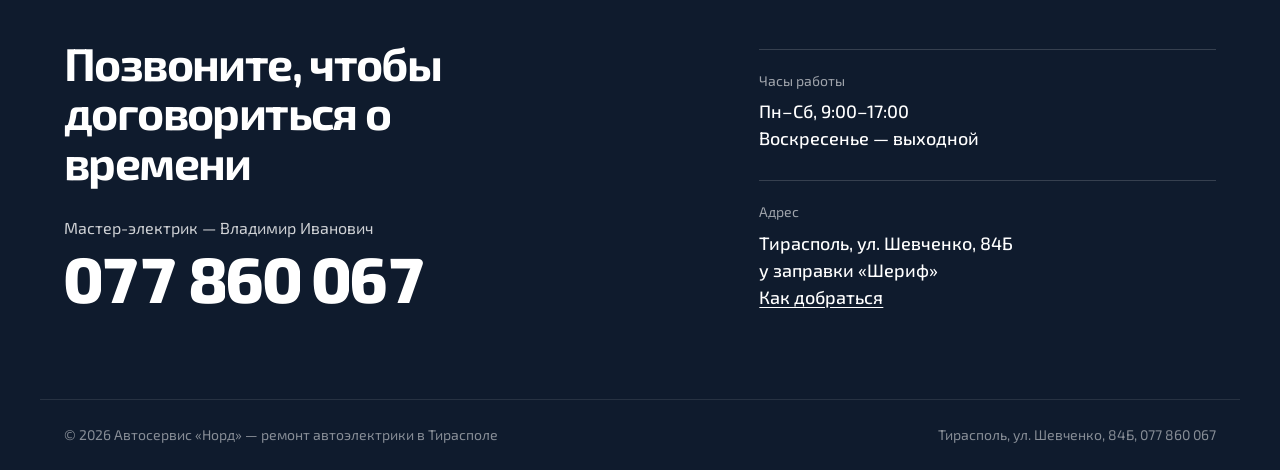
==== commit b6f4843a: "Шрифт сайта Exo 2 вместо Onest Квадратно-скруглённые формы Exo 2 перекликаются с логотипом NORD. Обн" ====
--- a/electric.html
+++ b/electric.html
@@ -22,7 +22,7 @@
   <meta name="theme-color" content="#ffffff">
   <link rel="preconnect" href="https://fonts.googleapis.com">
   <link rel="preconnect" href="https://fonts.gstatic.com" crossorigin>
-  <link rel="stylesheet" href="https://fonts.googleapis.com/css2?family=Onest:wght@400;500;600;700;800&display=swap">
+  <link rel="stylesheet" href="https://fonts.googleapis.com/css2?family=Exo+2:wght@400;500;600;700;800&display=swap">
   <link rel="stylesheet" href="styles.css?v=13">
 </head>
 <body>
--- a/styles.css
+++ b/styles.css
@@ -17,7 +17,7 @@
   --r-md: 16px;   /* блоки */
   --r-lg: 24px;   /* фото */
 
-  --font: "Onest", system-ui, -apple-system, "Segoe UI", Roboto, Arial, sans-serif;
+  --font: "Exo 2", system-ui, -apple-system, "Segoe UI", Roboto, Arial, sans-serif;
   --wrap: 1200px;
   --ease-out: cubic-bezier(.16, 1, .3, 1);
   --ease-back: cubic-bezier(.34, 1.56, .64, 1);
